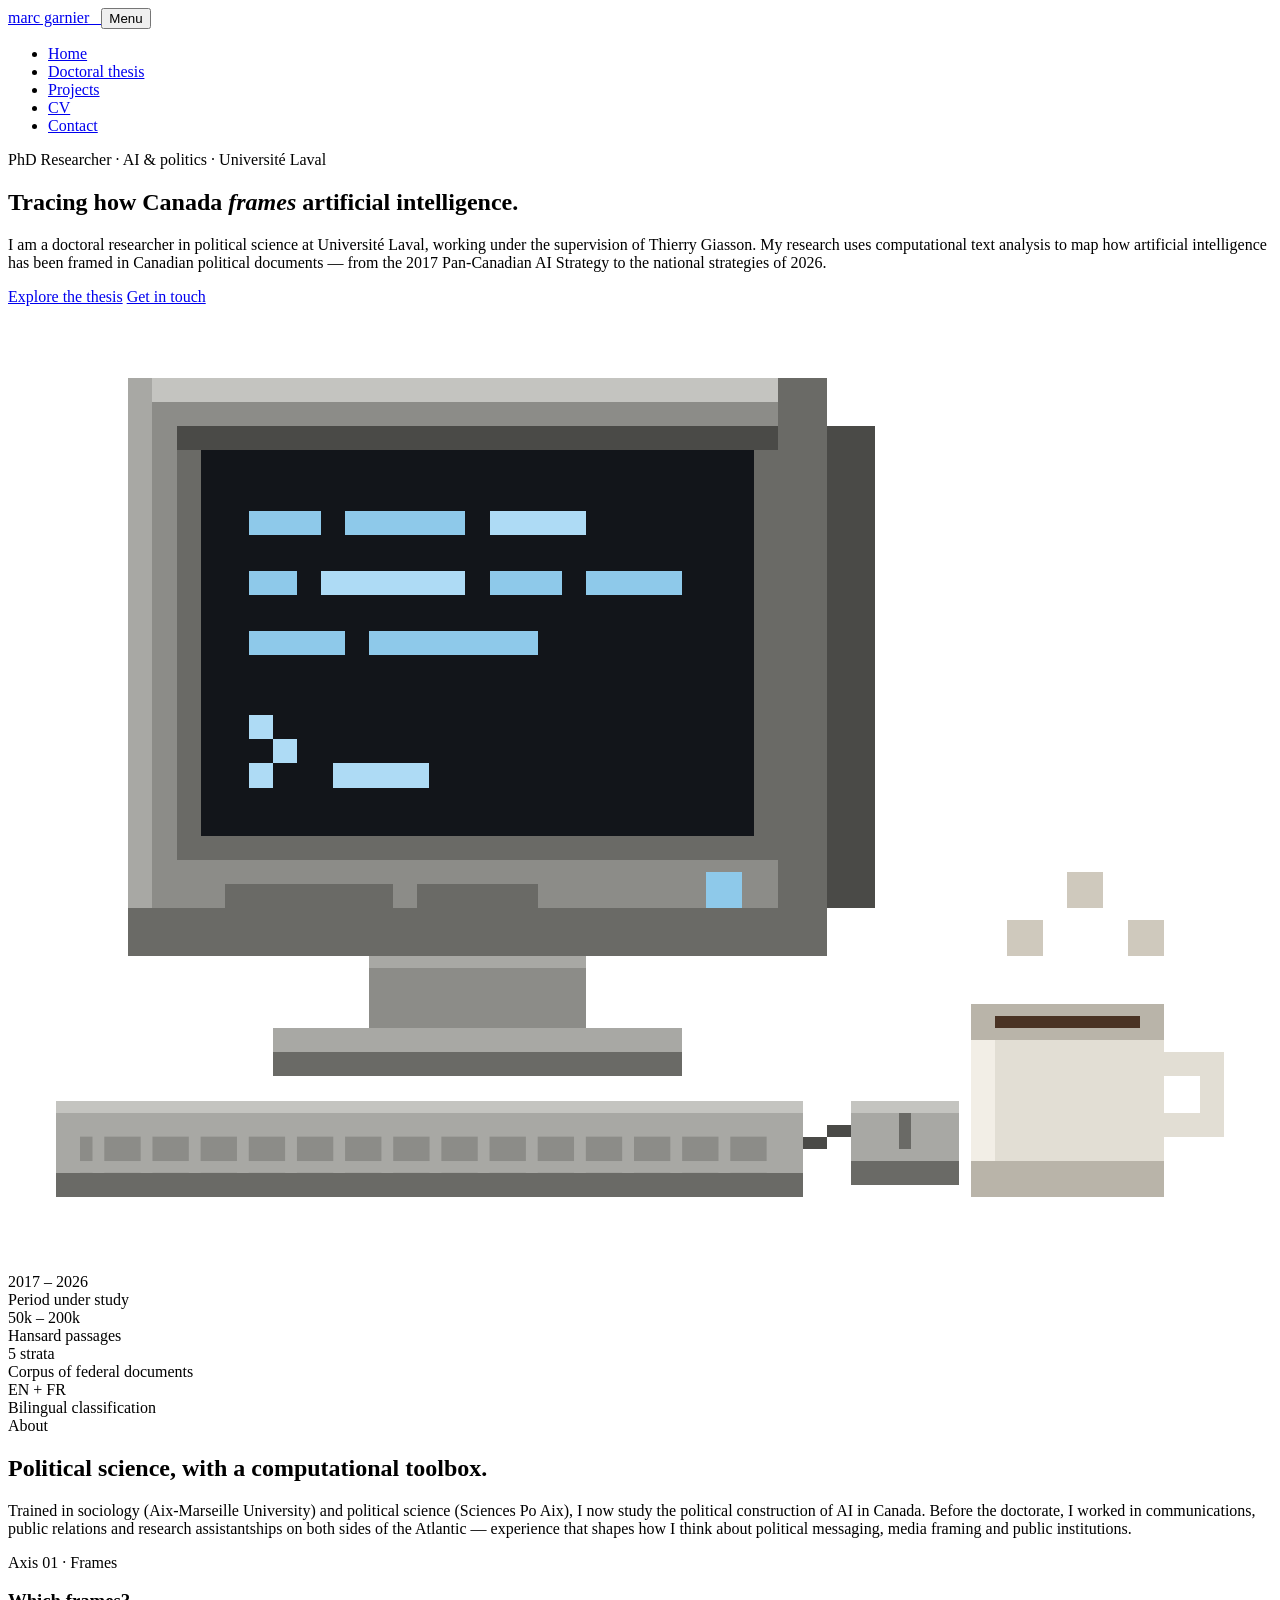
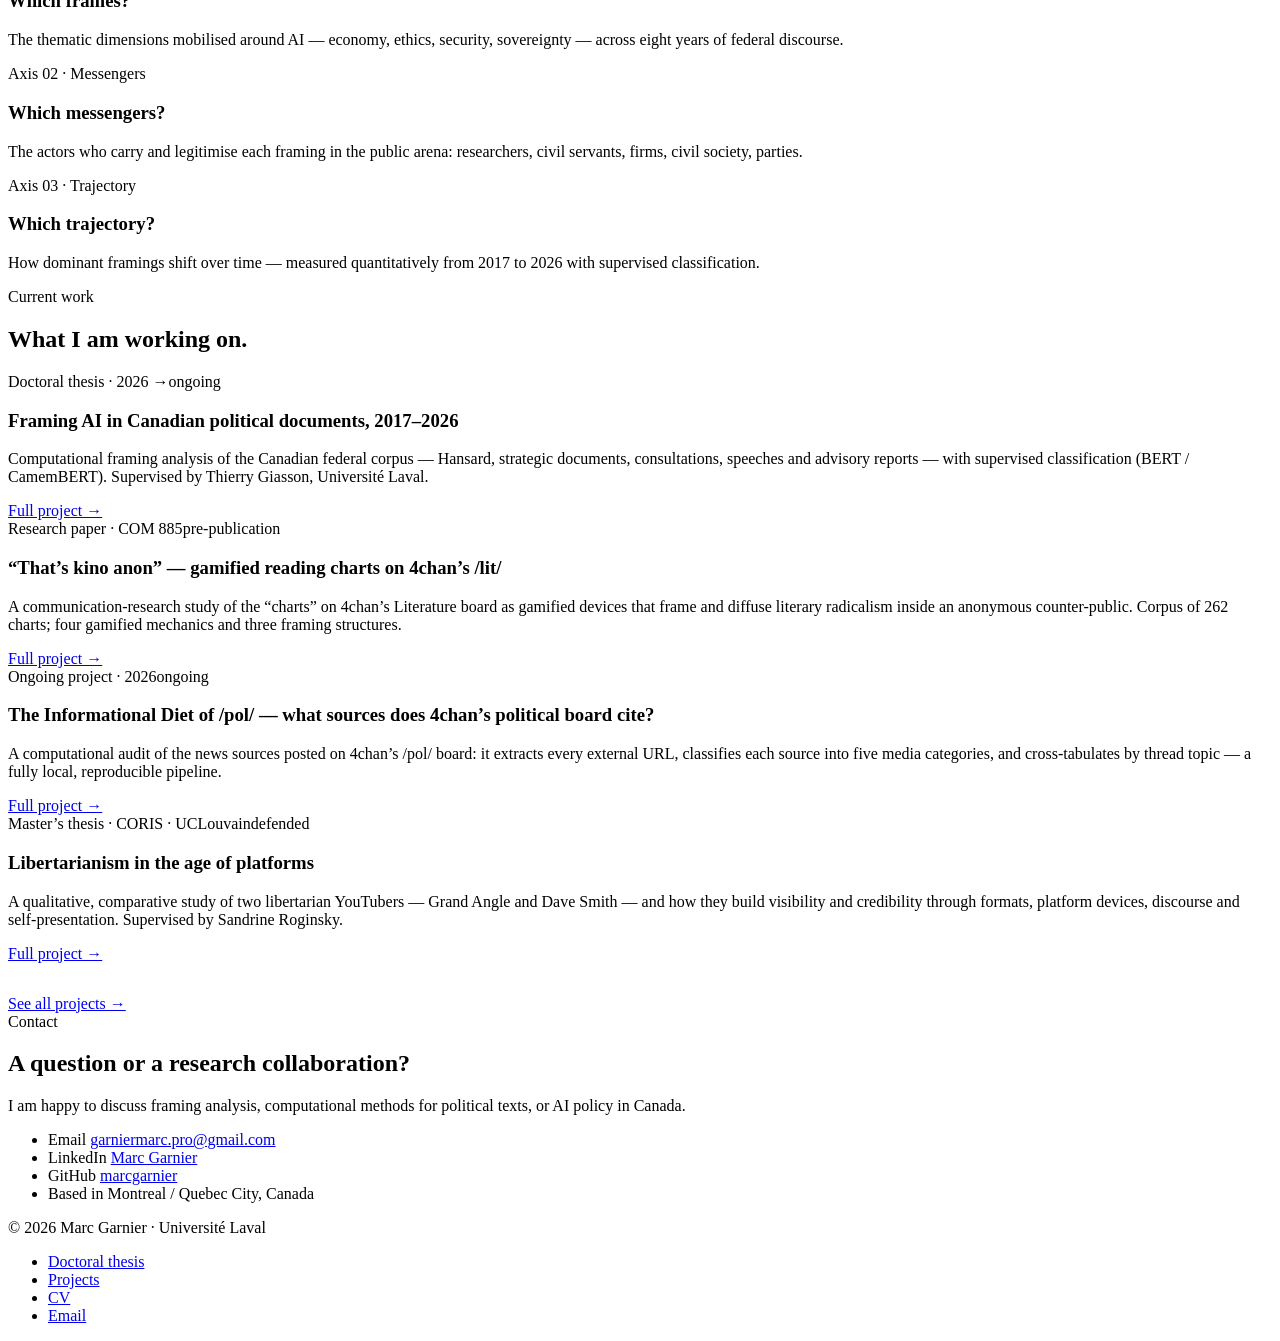
==== index.html @ a612cc6a "Mirror the four Projects cards in the homepage 'working on' section Co-Authored-By: Claude Fable 5 <" ====
<!DOCTYPE html>
<html lang="en">
<head>
  <meta charset="UTF-8">
  <meta name="viewport" content="width=device-width, initial-scale=1.0">
  <title>Marc Garnier — PhD Researcher in Political Science</title>
  <meta name="description" content="Marc Garnier is a PhD researcher in political science at Université Laval, studying how artificial intelligence is framed in Canadian political documents (2017–2026).">
  <link rel="preconnect" href="https://fonts.googleapis.com">
  <link rel="preconnect" href="https://fonts.gstatic.com" crossorigin>
  <link href="https://fonts.googleapis.com/css2?family=IBM+Plex+Mono:wght@400;500&family=IBM+Plex+Sans:wght@400;500;600&family=IBM+Plex+Serif:ital,wght@0,400;0,500;1,400&display=swap" rel="stylesheet">
  <link rel="icon" type="image/svg+xml" href="assets/favicon.svg">
  <link rel="stylesheet" href="css/style.css">
</head>
<body>

  <header class="site-header">
    <div class="wrap nav">
      <a class="brand" href="index.html">
        marc garnier_
      </a>
      <button class="nav-toggle" aria-expanded="false" aria-controls="nav-links">Menu</button>
      <ul class="nav-links" id="nav-links">
        <li><a href="index.html" class="active">Home</a></li>
        <li><a href="thesis.html">Doctoral thesis</a></li>
        <li><a href="projects.html">Projects</a></li>
        <li><a href="cv.html">CV</a></li>
        <li><a href="index.html#contact">Contact</a></li>
      </ul>
    </div>
  </header>

  <main>

    <!-- ================= Hero ================= -->
    <section class="hero">
      <div class="wrap hero-grid">
        <div>
          <span class="kicker">PhD Researcher · AI & politics · Université Laval</span>
          <h1>Tracing how Canada <em>frames</em> artificial intelligence.</h1>
          <p class="lede">
            I am a doctoral researcher in political science at Université Laval, working under the
            supervision of Thierry Giasson. My research uses computational text analysis to map how
            artificial intelligence has been framed in Canadian political documents — from the 2017
            Pan-Canadian AI Strategy to the national strategies of 2026.
          </p>
          <div class="hero-actions">
            <a class="btn btn-primary" href="thesis.html">Explore the thesis</a>
            <a class="btn btn-ghost" href="index.html#contact">Get in touch</a>
          </div>
        </div>
        <div class="hero-portrait">
          <!-- Vintage computer. To restore the photo instead, replace this <svg> block with:
               <div class="portrait-frame"><img class="portrait" src="assets/portrait.jpg" alt="Portrait of Marc Garnier"></div> -->
          <svg class="retro-computer" viewBox="28 0 105 80" role="img"
               shape-rendering="crispEdges"
               aria-label="Pixel-art illustration of a vintage computer printing lines of text on its screen, with a cup of coffee beside it">

            <defs>
              <clipPath id="rcScreenClip"><rect x="44" y="12" width="46" height="32"/></clipPath>
              <pattern id="rcKeys" width="4" height="3" patternUnits="userSpaceOnUse">
                <rect width="3" height="2" fill="#8c8c88"/>
              </pattern>
            </defs>

            <!-- ================= monitor ================= -->
            <rect x="96" y="10" width="4"  height="40" fill="#4a4a47"/>
            <rect x="38" y="6"  width="58" height="48" fill="#8c8c88"/>
            <rect x="38" y="6"  width="58" height="2"  fill="#c4c4c0"/>
            <rect x="38" y="6"  width="2"  height="48" fill="#a8a8a4"/>
            <rect x="38" y="50" width="58" height="4"  fill="#6a6a66"/>
            <rect x="92" y="6"  width="4"  height="48" fill="#6a6a66"/>

            <!-- bezel + screen -->
            <rect x="42" y="10" width="50" height="36" fill="#6a6a66"/>
            <rect x="42" y="10" width="50" height="2"  fill="#4a4a47"/>
            <g class="rc-screen-group">
              <rect x="44" y="12" width="46" height="32" fill="#12151a"/>
              <g clip-path="url(#rcScreenClip)">
                <!-- rows of "words" printing one after another -->
                <g class="rc-line" style="--d:0s">
                  <rect x="48" y="17" width="6"  height="2" fill="#8ec9ea"/>
                  <rect x="56" y="17" width="10" height="2" fill="#8ec9ea"/>
                  <rect x="68" y="17" width="8"  height="2" fill="#aedbf5"/>
                </g>
                <g class="rc-line" style="--d:.6s">
                  <rect x="48" y="22" width="4"  height="2" fill="#8ec9ea"/>
                  <rect x="54" y="22" width="12" height="2" fill="#aedbf5"/>
                  <rect x="68" y="22" width="6"  height="2" fill="#8ec9ea"/>
                  <rect x="76" y="22" width="8"  height="2" fill="#8ec9ea"/>
                </g>
                <g class="rc-line" style="--d:1.2s">
                  <rect x="48" y="27" width="8"  height="2" fill="#8ec9ea"/>
                  <rect x="58" y="27" width="14" height="2" fill="#8ec9ea"/>
                </g>
                <!-- prompt chevron + blinking cursor -->
                <rect x="48" y="34" width="2" height="2" fill="#aedbf5"/>
                <rect x="50" y="36" width="2" height="2" fill="#aedbf5"/>
                <rect x="48" y="38" width="2" height="2" fill="#aedbf5"/>
                <rect class="rc-cursor" x="55" y="38" width="8" height="2" fill="#aedbf5"/>
              </g>
            </g>

            <!-- vents + power LED -->
            <rect x="46" y="48" width="14" height="2" fill="#6a6a66"/>
            <rect x="62" y="48" width="10" height="2" fill="#6a6a66"/>
            <rect class="rc-led" x="86" y="47" width="3" height="3" fill="#8ec9ea"/>

            <!-- ================= stand ================= -->
            <rect x="58" y="54" width="18" height="6" fill="#8c8c88"/>
            <rect x="58" y="54" width="18" height="1" fill="#a8a8a4"/>
            <rect x="50" y="60" width="34" height="4" fill="#a8a8a4"/>
            <rect x="50" y="62" width="34" height="2" fill="#6a6a66"/>

            <!-- ================= keyboard ================= -->
            <rect x="32" y="66" width="62" height="8" fill="#a8a8a4"/>
            <rect x="32" y="66" width="62" height="1" fill="#c4c4c0"/>
            <rect x="34" y="68" width="58" height="4" fill="url(#rcKeys)"/>
            <rect x="32" y="72" width="62" height="2" fill="#6a6a66"/>

            <!-- ================= mouse + cable ================= -->
            <rect x="98"  y="66" width="9" height="7" fill="#a8a8a4"/>
            <rect x="98"  y="66" width="9" height="1" fill="#c4c4c0"/>
            <rect x="102" y="67" width="1" height="3" fill="#6a6a66"/>
            <rect x="98"  y="71" width="9" height="2" fill="#6a6a66"/>
            <rect x="96"  y="68" width="2" height="1" fill="#4a4a47"/>
            <rect x="94"  y="69" width="2" height="1" fill="#4a4a47"/>

            <!-- ================= coffee cup ================= -->
            <rect class="rc-steam" style="--sd:0s"   x="111" y="51" width="3" height="3" fill="#cfc9bd"/>
            <rect class="rc-steam" style="--sd:1.1s" x="116" y="47" width="3" height="3" fill="#cfc9bd"/>
            <rect class="rc-steam" style="--sd:2.2s" x="121" y="51" width="3" height="3" fill="#cfc9bd"/>
            <rect x="124" y="62" width="5" height="2"  fill="#e2ded4"/>
            <rect x="127" y="62" width="2" height="7"  fill="#e2ded4"/>
            <rect x="124" y="67" width="5" height="2"  fill="#e2ded4"/>
            <rect x="108" y="58" width="16" height="16" fill="#e2ded4"/>
            <rect x="108" y="58" width="16" height="3"  fill="#b9b4a9"/>
            <rect x="110" y="59" width="12" height="1"  fill="#4a3324"/>
            <rect x="108" y="61" width="2"  height="13" fill="#f2eee6"/>
            <rect x="108" y="71" width="16" height="3"  fill="#b9b4a9"/>

          </svg>
        </div>
      </div>
    </section>

    <!-- ================= Stats ================= -->
    <section class="stats">
      <div class="wrap stats-grid">
        <div class="stat">
          <div class="value">2017 – 2026</div>
          <div class="label">Period under study</div>
        </div>
        <div class="stat">
          <div class="value">50k – 200k</div>
          <div class="label">Hansard passages</div>
        </div>
        <div class="stat">
          <div class="value">5 strata</div>
          <div class="label">Corpus of federal documents</div>
        </div>
        <div class="stat">
          <div class="value">EN + FR</div>
          <div class="label">Bilingual classification</div>
        </div>
      </div>
    </section>

    <!-- ================= About ================= -->
    <section class="section" id="about">
      <div class="wrap">
        <div class="section-head reveal">
          <span class="kicker">About</span>
          <h2 class="section-title">Political science, with a computational toolbox.</h2>
          <p class="lede">
            Trained in sociology (Aix-Marseille University) and political science
            (Sciences Po Aix), I now study the political construction of AI in Canada.
            Before the doctorate, I worked in communications, public relations and research
            assistantships on both sides of the Atlantic — experience that shapes how I think
            about political messaging, media framing and public institutions.
          </p>
        </div>
        <div class="card-grid">
          <div class="card reveal">
            <span class="card-label">Axis 01 · Frames</span>
            <h3>Which frames?</h3>
            <p>The thematic dimensions mobilised around AI — economy, ethics, security, sovereignty — across eight years of federal discourse.</p>
          </div>
          <div class="card reveal">
            <span class="card-label">Axis 02 · Messengers</span>
            <h3>Which messengers?</h3>
            <p>The actors who carry and legitimise each framing in the public arena: researchers, civil servants, firms, civil society, parties.</p>
          </div>
          <div class="card reveal">
            <span class="card-label">Axis 03 · Trajectory</span>
            <h3>Which trajectory?</h3>
            <p>How dominant framings shift over time — measured quantitatively from 2017 to 2026 with supervised classification.</p>
          </div>
        </div>
      </div>
    </section>

    <!-- ================= Research snapshot ================= -->
    <section class="section">
      <div class="wrap">
        <div class="section-head reveal">
          <span class="kicker">Current work</span>
          <h2 class="section-title">What I am working on.</h2>
        </div>
        <div class="card-grid two">
          <div class="card reveal">
            <span class="card-label">Doctoral thesis · 2026 →<span class="chip orange">ongoing</span></span>
            <h3>Framing AI in Canadian political documents, 2017–2026</h3>
            <p>
              Computational framing analysis of the Canadian federal corpus — Hansard, strategic
              documents, consultations, speeches and advisory reports — with supervised
              classification (BERT / CamemBERT). Supervised by Thierry Giasson, Université Laval.
            </p>
            <a class="card-link" href="thesis.html">Full project →</a>
          </div>

          <div class="card reveal">
            <span class="card-label">Research paper · COM 885<span class="chip blue">pre-publication</span></span>
            <h3>“That’s kino anon” — gamified reading charts on 4chan’s /lit/</h3>
            <p>
              A communication-research study of the “charts” on 4chan’s Literature board as gamified
              devices that frame and diffuse literary radicalism inside an anonymous counter-public.
              Corpus of 262 charts; four gamified mechanics and three framing structures.
            </p>
            <a class="card-link" href="kino.html">Full project →</a>
          </div>

          <div class="card reveal">
            <span class="card-label">Ongoing project · 2026<span class="chip orange">ongoing</span></span>
            <h3>The Informational Diet of /pol/ — what sources does 4chan’s political board cite?</h3>
            <p>
              A computational audit of the news sources posted on 4chan’s /pol/ board: it extracts
              every external URL, classifies each source into five media categories, and
              cross-tabulates by thread topic — a fully local, reproducible pipeline.
            </p>
            <a class="card-link" href="pol-source-audit.html">Full project →</a>
          </div>

          <div class="card reveal">
            <span class="card-label">Master’s thesis · CORIS · UCLouvain<span class="chip green">defended</span></span>
            <h3>Libertarianism in the age of platforms</h3>
            <p>
              A qualitative, comparative study of two libertarian YouTubers — Grand Angle and Dave
              Smith — and how they build visibility and credibility through formats, platform devices,
              discourse and self-presentation. Supervised by Sandrine Roginsky.
            </p>
            <a class="card-link" href="libertarianism.html">Full project →</a>
          </div>
        </div>

        <div style="margin-top: 2rem;">
          <a class="card-link" href="projects.html">See all projects →</a>
        </div>
      </div>
    </section>

    <!-- ================= Contact ================= -->
    <section class="section" id="contact">
      <div class="wrap">
        <div class="contact-panel reveal">
          <div>
            <span class="kicker">Contact</span>
            <h2 class="section-title">A question or a research collaboration?</h2>
            <p class="lede">
              I am happy to discuss framing analysis, computational methods for political texts,
              or AI policy in Canada.
            </p>
          </div>
          <ul class="contact-list">
            <li>
              <span class="k">Email</span>
              <a href="mailto:garniermarc.pro@gmail.com">garniermarc.pro@gmail.com</a>
            </li>
            <li>
              <span class="k">LinkedIn</span>
              <a href="https://www.linkedin.com/in/marc-garnier-917a4429a/" target="_blank" rel="noopener">Marc Garnier</a>
            </li>
            <li>
              <span class="k">GitHub</span>
              <a href="https://github.com/marcgarnier" target="_blank" rel="noopener">marcgarnier</a>
            </li>
            <li>
              <span class="k">Based in</span>
              <span>Montreal / Quebec City, Canada</span>
            </li>
          </ul>
        </div>
      </div>
    </section>

  </main>

  <footer class="site-footer">
    <div class="wrap footer-grid">
      <p>© <span data-year>2026</span> Marc Garnier · Université Laval</p>
      <ul class="footer-links">
        <li><a href="thesis.html">Doctoral thesis</a></li>
        <li><a href="projects.html">Projects</a></li>
        <li><a href="cv.html">CV</a></li>
        <li><a href="mailto:garniermarc.pro@gmail.com">Email</a></li>
      </ul>
    </div>
  </footer>

  <script src="js/main.js"></script>
</body>
</html>
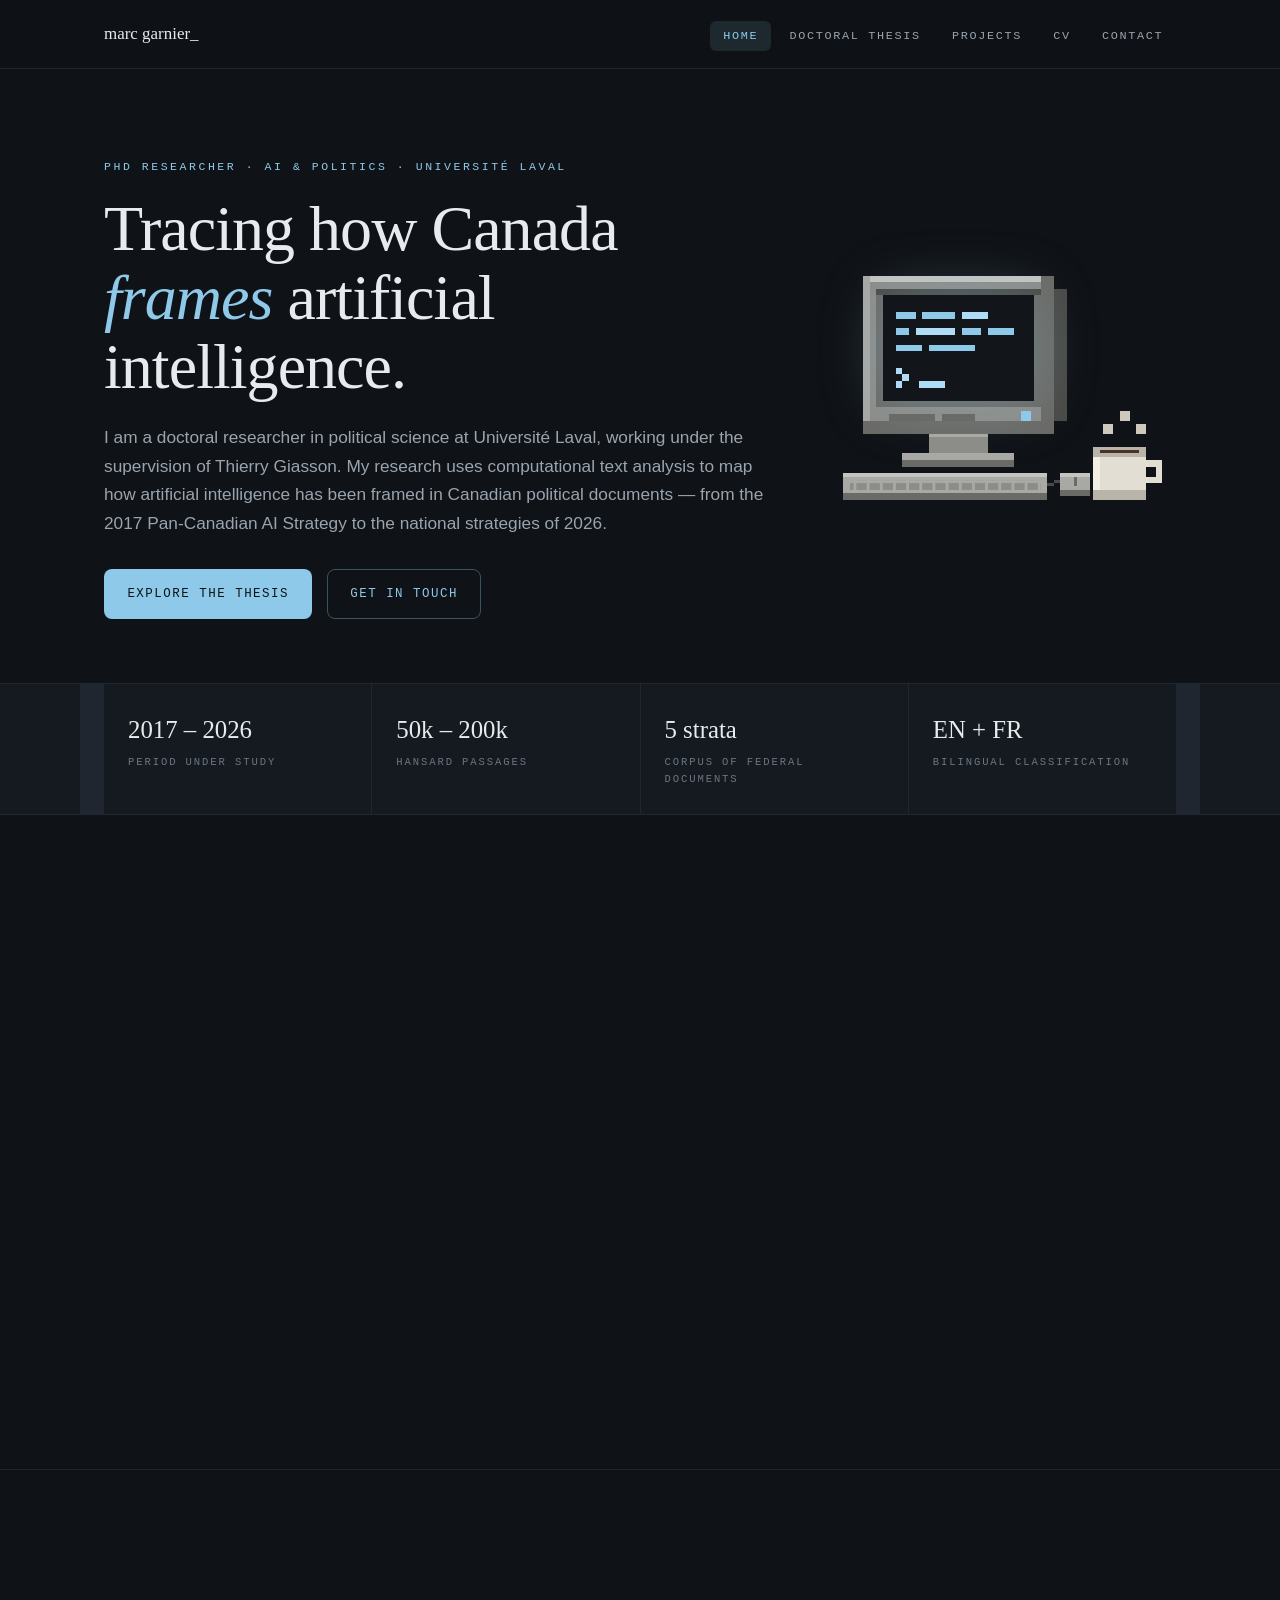
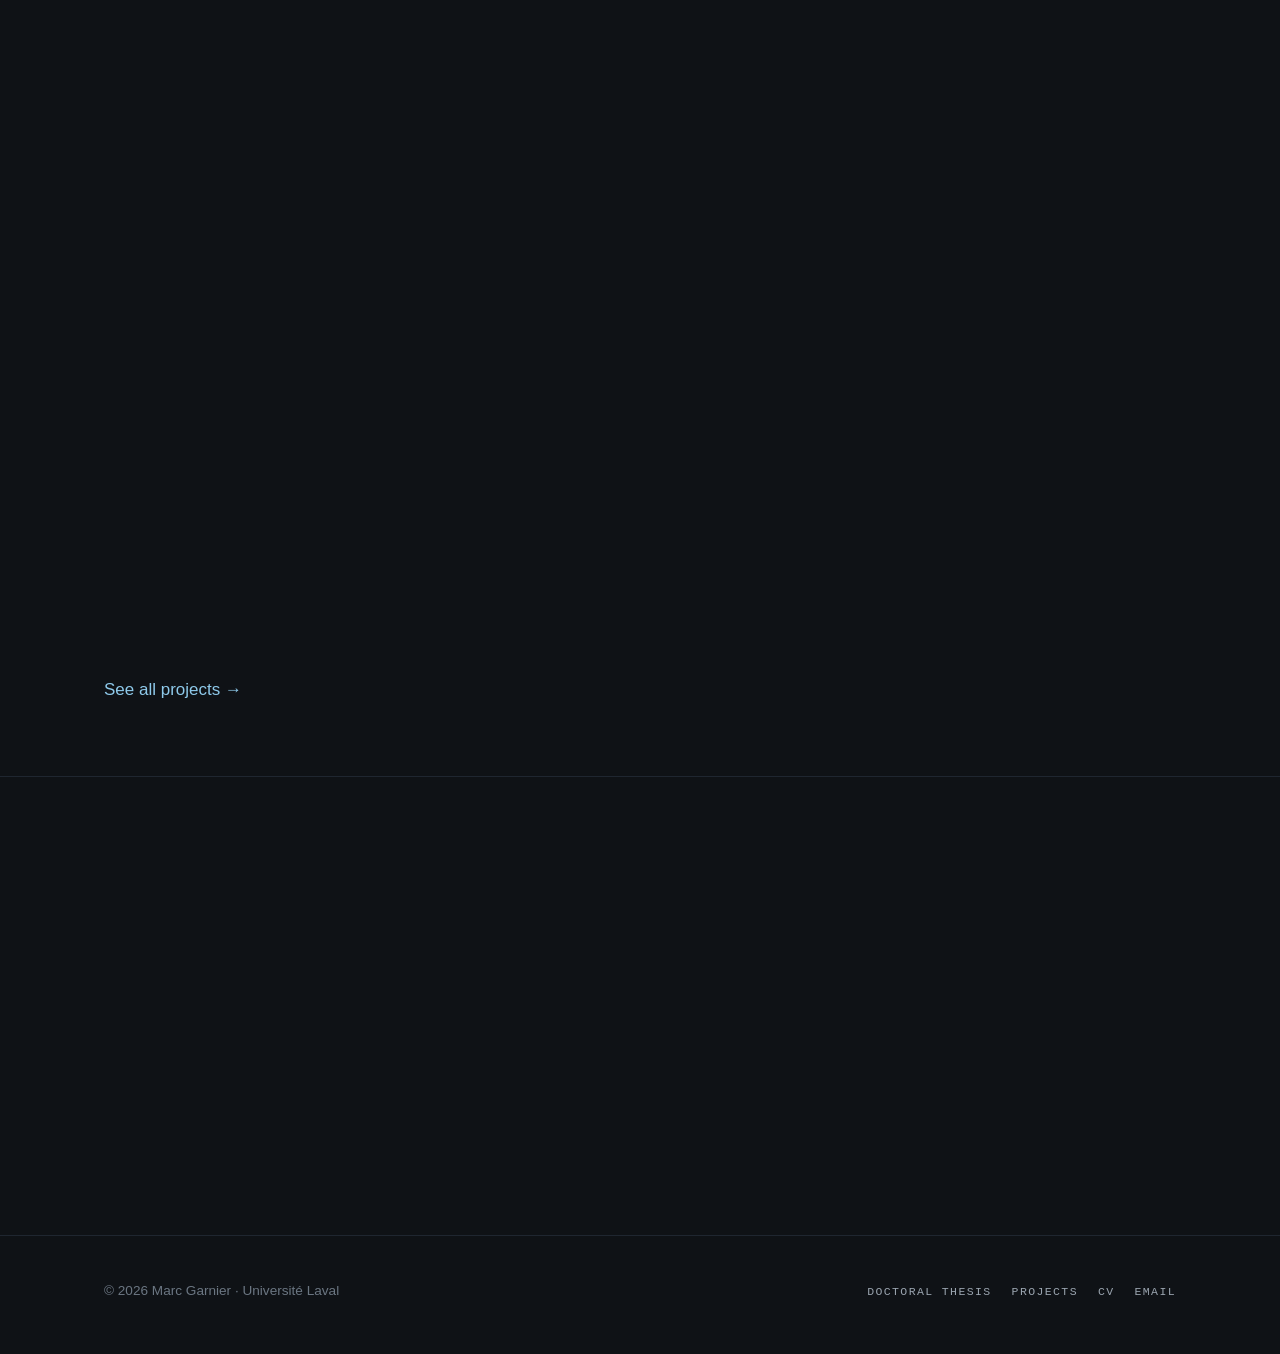
==== commit eeacc8e3: "Remove Kino and Canuck4Frame cards from Projects and homepage Co-Authored-By: Claude Opus 5.5 <norep" ====
--- a/index.html
+++ b/index.html
@@ -219,17 +219,6 @@
           </div>
 
           <div class="card reveal">
-            <span class="card-label">Research paper · COM 885<span class="chip blue">pre-publication</span></span>
-            <h3>“That’s kino anon” — gamified reading charts on 4chan’s /lit/</h3>
-            <p>
-              A communication-research study of the “charts” on 4chan’s Literature board as gamified
-              devices that frame and diffuse literary radicalism inside an anonymous counter-public.
-              Corpus of 262 charts; four gamified mechanics and three framing structures.
-            </p>
-            <a class="card-link" href="kino.html">Full project →</a>
-          </div>
-
-          <div class="card reveal">
             <span class="card-label">Ongoing project · 2026<span class="chip orange">ongoing</span></span>
             <h3>The Informational Diet of /pol/ — what sources does 4chan’s political board cite?</h3>
             <p>
--- a/css/style.css
+++ b/css/style.css
@@ -0,0 +1,1079 @@
+/* ==========================================================================
+   Marc Garnier — personal academic site
+   Palette : anthracite + glacier blue
+   Type    : IBM Plex Serif (display) · IBM Plex Sans (body) · IBM Plex Mono (labels)
+   ========================================================================== */
+
+:root {
+  --bg: #0f1216;
+  --bg-raised: #151a20;
+  --bg-panel: #181e25;
+  --border: #262e38;
+  --border-soft: #1f2630;
+  --text: #e8ebee;
+  --text-muted: #9aa4af;
+  --text-faint: #6b7682;
+  --accent: #8ec9ea;
+  --accent-strong: #aedbf5;
+  --accent-dim: rgba(142, 201, 234, 0.12);
+  --accent-border: rgba(142, 201, 234, 0.35);
+
+  /* annotation span colours (thesis page) */
+  --tag-econ: #86d3a5;
+  --tag-ethics: #d8b46f;
+  --tag-risk: #e59a9a;
+  --tag-security: #b3a1e6;
+
+  --serif: "IBM Plex Serif", Georgia, serif;
+  --sans: "IBM Plex Sans", -apple-system, "Segoe UI", sans-serif;
+  --mono: "IBM Plex Mono", "SF Mono", monospace;
+
+  --maxw: 1120px;
+}
+
+* { margin: 0; padding: 0; box-sizing: border-box; }
+
+html { scroll-behavior: smooth; }
+
+body {
+  background: var(--bg);
+  color: var(--text);
+  font-family: var(--sans);
+  font-size: 1.0625rem;
+  line-height: 1.65;
+  -webkit-font-smoothing: antialiased;
+}
+
+a { color: var(--accent); text-decoration: none; }
+a:hover { color: var(--accent-strong); }
+
+img { max-width: 100%; display: block; }
+
+.wrap {
+  max-width: var(--maxw);
+  margin: 0 auto;
+  padding: 0 1.5rem;
+}
+
+/* --------------------------------------------------------------------------
+   Small typographic atoms
+   -------------------------------------------------------------------------- */
+
+.kicker {
+  font-family: var(--mono);
+  font-size: 0.72rem;
+  letter-spacing: 0.22em;
+  text-transform: uppercase;
+  color: var(--accent);
+  display: block;
+  margin-bottom: 1.1rem;
+}
+
+.section-title {
+  font-family: var(--serif);
+  font-weight: 500;
+  font-size: clamp(1.7rem, 3.4vw, 2.4rem);
+  line-height: 1.18;
+  letter-spacing: -0.01em;
+  margin-bottom: 1rem;
+}
+
+.lede {
+  color: var(--text-muted);
+  font-size: 1.08rem;
+  max-width: 46rem;
+}
+
+.mono-num {
+  font-family: var(--mono);
+  color: var(--accent);
+}
+
+/* --------------------------------------------------------------------------
+   Header / navigation
+   -------------------------------------------------------------------------- */
+
+.site-header {
+  position: sticky;
+  top: 0;
+  z-index: 50;
+  background: rgba(15, 18, 22, 0.85);
+  backdrop-filter: blur(12px);
+  -webkit-backdrop-filter: blur(12px);
+  border-bottom: 1px solid var(--border-soft);
+}
+
+.nav {
+  display: flex;
+  align-items: center;
+  justify-content: space-between;
+  height: 4.25rem;
+}
+
+.brand {
+  display: flex;
+  align-items: center;
+  gap: 0.75rem;
+  color: var(--text);
+  font-family: var(--serif);
+  font-size: 1.06rem;
+}
+.brand:hover { color: var(--text); }
+
+.brand .monogram {
+  width: 2.15rem;
+  height: 2.15rem;
+  border-radius: 50%;
+  background: var(--accent-dim);
+  border: 1px solid var(--accent-border);
+  color: var(--accent);
+  font-family: var(--mono);
+  font-size: 0.78rem;
+  display: flex;
+  align-items: center;
+  justify-content: center;
+}
+
+.nav-links {
+  display: flex;
+  align-items: center;
+  gap: 0.35rem;
+  list-style: none;
+}
+
+.nav-links a {
+  font-family: var(--mono);
+  font-size: 0.74rem;
+  letter-spacing: 0.14em;
+  text-transform: uppercase;
+  color: var(--text-muted);
+  padding: 0.5rem 0.8rem;
+  border-radius: 6px;
+  transition: color 0.15s, background 0.15s;
+}
+
+.nav-links a:hover { color: var(--text); background: var(--bg-panel); }
+
+.nav-links a.active {
+  color: var(--accent);
+  background: var(--accent-dim);
+}
+
+.nav-toggle {
+  display: none;
+  background: none;
+  border: 1px solid var(--border);
+  border-radius: 6px;
+  color: var(--text);
+  font-family: var(--mono);
+  font-size: 0.8rem;
+  padding: 0.45rem 0.7rem;
+  cursor: pointer;
+}
+
+@media (max-width: 760px) {
+  .nav-toggle { display: block; }
+  .nav-links {
+    display: none;
+    position: absolute;
+    top: 4.25rem;
+    left: 0;
+    right: 0;
+    flex-direction: column;
+    align-items: stretch;
+    background: var(--bg-raised);
+    border-bottom: 1px solid var(--border);
+    padding: 0.75rem 1.25rem 1rem;
+    gap: 0.15rem;
+  }
+  .nav-links.open { display: flex; }
+  .nav-links a { display: block; }
+}
+
+/* --------------------------------------------------------------------------
+   Hero
+   -------------------------------------------------------------------------- */
+
+.hero {
+  padding: 5.5rem 0 4rem;
+  position: relative;
+  overflow: hidden;
+}
+
+.hero-grid {
+  display: grid;
+  grid-template-columns: minmax(0, 1fr) auto;
+  gap: 3rem;
+  align-items: center;
+}
+
+.hero h1 {
+  font-family: var(--serif);
+  font-weight: 500;
+  font-size: clamp(2.4rem, 5.6vw, 4rem);
+  line-height: 1.08;
+  letter-spacing: -0.015em;
+  margin-bottom: 1.4rem;
+}
+
+.hero h1 em {
+  font-style: italic;
+  color: var(--accent);
+}
+
+.hero .lede { margin-bottom: 2rem; }
+
+.hero-actions { display: flex; flex-wrap: wrap; gap: 0.9rem; }
+
+.btn {
+  display: inline-block;
+  font-family: var(--mono);
+  font-size: 0.78rem;
+  letter-spacing: 0.12em;
+  text-transform: uppercase;
+  padding: 0.85rem 1.4rem;
+  border-radius: 8px;
+  border: 1px solid var(--accent-border);
+  transition: background 0.15s, color 0.15s;
+}
+
+.btn-primary {
+  background: var(--accent);
+  color: #0d1418;
+}
+.btn-primary:hover { background: var(--accent-strong); color: #0d1418; }
+
+.btn-ghost { color: var(--accent); }
+.btn-ghost:hover { background: var(--accent-dim); color: var(--accent-strong); }
+
+.btn-dark {
+  background: var(--bg);
+  color: var(--accent);
+  border-color: var(--accent);
+}
+.btn-dark:hover { background: var(--bg-raised); color: var(--accent-strong); border-color: var(--accent-strong); }
+
+/* portrait placeholder — replace with <img class="portrait"> when ready */
+.portrait-placeholder {
+  width: clamp(180px, 22vw, 250px);
+  height: clamp(180px, 22vw, 250px);
+  border-radius: 50%;
+  background:
+    radial-gradient(circle at 30% 25%, rgba(142, 201, 234, 0.16), transparent 55%),
+    var(--bg-panel);
+  border: 1px solid var(--border);
+  display: flex;
+  align-items: center;
+  justify-content: center;
+  flex-direction: column;
+  gap: 0.4rem;
+}
+
+.portrait-placeholder .initials {
+  font-family: var(--serif);
+  font-size: 3.4rem;
+  color: var(--accent);
+}
+
+.portrait-placeholder .hint {
+  font-family: var(--mono);
+  font-size: 0.62rem;
+  letter-spacing: 0.18em;
+  text-transform: uppercase;
+  color: var(--text-faint);
+}
+
+.hero-portrait {
+  display: flex;
+  justify-content: center;
+}
+
+.portrait-frame {
+  position: relative;
+  width: clamp(190px, 23vw, 270px);
+  aspect-ratio: 1;
+  border-radius: 50%;
+  /* soft glacier halo behind the photo */
+  box-shadow:
+    0 24px 60px -22px rgba(142, 201, 234, 0.5),
+    0 10px 40px -20px rgba(0, 0, 0, 0.85);
+  transition: transform 0.5s cubic-bezier(0.22, 1, 0.36, 1),
+              box-shadow 0.5s ease;
+}
+
+img.portrait {
+  display: block;
+  width: 100%;
+  height: 100%;
+  border-radius: 50%;
+  object-fit: cover;
+  object-position: 50% 0%;
+  border: 1px solid var(--border);
+  filter: grayscale(0.35) contrast(1.04) brightness(0.98);
+  transition: filter 0.5s ease;
+}
+
+.portrait-frame:hover {
+  transform: translateY(-4px);
+  box-shadow:
+    0 30px 70px -22px rgba(142, 201, 234, 0.65),
+    0 12px 44px -20px rgba(0, 0, 0, 0.85);
+}
+
+.portrait-frame:hover img.portrait {
+  filter: grayscale(0) contrast(1.02) brightness(1);
+}
+
+@media (prefers-reduced-motion: reduce) {
+  .portrait-frame, img.portrait { transition: none; }
+}
+
+@media (max-width: 820px) {
+  .hero-grid { grid-template-columns: 1fr; }
+  .hero-grid > .hero-portrait { order: -1; }
+}
+
+/* --------------------------------------------------------------------------
+   Stats band
+   -------------------------------------------------------------------------- */
+
+.stats {
+  border-top: 1px solid var(--border-soft);
+  border-bottom: 1px solid var(--border-soft);
+  background: var(--bg-raised);
+}
+
+.stats-grid {
+  display: grid;
+  grid-template-columns: repeat(4, 1fr);
+  gap: 1px;
+  background: var(--border-soft);
+}
+
+.stat {
+  background: var(--bg-raised);
+  padding: 1.6rem 1.5rem;
+}
+
+.stat .value {
+  font-family: var(--serif);
+  font-size: 1.55rem;
+  color: var(--text);
+  margin-bottom: 0.2rem;
+}
+
+.stat .label {
+  font-family: var(--mono);
+  font-size: 0.66rem;
+  letter-spacing: 0.18em;
+  text-transform: uppercase;
+  color: var(--text-faint);
+}
+
+@media (max-width: 760px) {
+  .stats-grid { grid-template-columns: repeat(2, 1fr); }
+}
+
+/* --------------------------------------------------------------------------
+   Sections & cards
+   -------------------------------------------------------------------------- */
+
+.section { padding: 4.5rem 0; }
+
+.section + .section { border-top: 1px solid var(--border-soft); }
+
+.section-head { margin-bottom: 2.5rem; }
+
+.card-grid {
+  display: grid;
+  grid-template-columns: repeat(3, 1fr);
+  gap: 1.25rem;
+}
+
+.card-grid.two { grid-template-columns: repeat(2, 1fr); }
+
+@media (max-width: 900px) { .card-grid { grid-template-columns: 1fr 1fr; } }
+@media (max-width: 620px) { .card-grid, .card-grid.two { grid-template-columns: 1fr; } }
+
+.card {
+  background: var(--bg-panel);
+  border: 1px solid var(--border);
+  border-radius: 12px;
+  padding: 1.75rem 1.6rem;
+  transition: border-color 0.2s, transform 0.2s;
+}
+
+.card:hover { border-color: var(--accent-border); }
+
+.card .card-label {
+  font-family: var(--mono);
+  font-size: 0.66rem;
+  letter-spacing: 0.2em;
+  text-transform: uppercase;
+  color: var(--accent);
+  display: block;
+  margin-bottom: 0.9rem;
+}
+
+.card h3 {
+  font-family: var(--serif);
+  font-weight: 500;
+  font-size: 1.28rem;
+  line-height: 1.3;
+  margin-bottom: 0.6rem;
+}
+
+.card p { color: var(--text-muted); font-size: 0.98rem; }
+
+.card .card-link {
+  display: inline-block;
+  margin-top: 1rem;
+  font-family: var(--mono);
+  font-size: 0.74rem;
+  letter-spacing: 0.12em;
+  text-transform: uppercase;
+}
+
+/* --------------------------------------------------------------------------
+   Timeline (thesis page)
+   -------------------------------------------------------------------------- */
+
+.timeline {
+  list-style: none;
+  border-left: 1px solid var(--border);
+  margin-left: 0.4rem;
+  padding-left: 2rem;
+  display: grid;
+  gap: 1.9rem;
+}
+
+.timeline li { position: relative; }
+
+.timeline li::before {
+  content: "";
+  position: absolute;
+  left: calc(-2rem - 5px);
+  top: 0.5rem;
+  width: 9px;
+  height: 9px;
+  border-radius: 50%;
+  background: var(--bg);
+  border: 2px solid var(--accent);
+}
+
+.timeline .year {
+  font-family: var(--mono);
+  font-size: 0.85rem;
+  letter-spacing: 0.1em;
+  color: var(--accent);
+  display: block;
+  margin-bottom: 0.25rem;
+}
+
+.timeline h3 {
+  font-family: var(--serif);
+  font-weight: 500;
+  font-size: 1.15rem;
+  margin-bottom: 0.25rem;
+}
+
+.timeline p { color: var(--text-muted); font-size: 0.96rem; max-width: 40rem; }
+
+/* --------------------------------------------------------------------------
+   Numbered pipeline steps
+   -------------------------------------------------------------------------- */
+
+.steps {
+  display: grid;
+  grid-template-columns: repeat(4, 1fr);
+  gap: 1.25rem;
+  counter-reset: step;
+}
+
+@media (max-width: 900px) { .steps { grid-template-columns: 1fr 1fr; } }
+@media (max-width: 620px) { .steps { grid-template-columns: 1fr; } }
+
+.step {
+  background: var(--bg-panel);
+  border: 1px solid var(--border);
+  border-radius: 12px;
+  padding: 1.6rem 1.5rem;
+}
+
+.step .num {
+  font-family: var(--mono);
+  font-size: 0.8rem;
+  color: var(--accent);
+  display: block;
+  margin-bottom: 0.8rem;
+}
+
+.step h3 {
+  font-family: var(--serif);
+  font-weight: 500;
+  font-size: 1.12rem;
+  margin-bottom: 0.4rem;
+}
+
+.step p { color: var(--text-muted); font-size: 0.94rem; }
+
+/* --------------------------------------------------------------------------
+   Annotated sentence demo (thesis page)
+   -------------------------------------------------------------------------- */
+
+.annotation-demo {
+  background: var(--bg-panel);
+  border: 1px solid var(--border);
+  border-radius: 12px;
+  padding: 2rem 2rem 1.6rem;
+}
+
+.annotation-demo .source {
+  font-family: var(--mono);
+  font-size: 0.7rem;
+  letter-spacing: 0.16em;
+  text-transform: uppercase;
+  color: var(--text-faint);
+  display: block;
+  margin-bottom: 1.2rem;
+}
+
+.annotation-demo .sentence {
+  font-family: var(--serif);
+  font-size: 1.25rem;
+  line-height: 2.15;
+}
+
+.ann {
+  padding: 0.12em 0.35em;
+  border-radius: 4px;
+  border-bottom: 2px solid;
+  white-space: normal;
+}
+
+.ann .ann-tag {
+  font-family: var(--mono);
+  font-size: 0.58rem;
+  letter-spacing: 0.1em;
+  text-transform: uppercase;
+  vertical-align: super;
+  margin-left: 0.35em;
+  opacity: 0.9;
+}
+
+.ann-econ     { background: rgba(134, 211, 165, 0.13); border-color: var(--tag-econ); }
+.ann-econ .ann-tag { color: var(--tag-econ); }
+.ann-ethics   { background: rgba(216, 180, 111, 0.13); border-color: var(--tag-ethics); }
+.ann-ethics .ann-tag { color: var(--tag-ethics); }
+.ann-risk     { background: rgba(229, 154, 154, 0.13); border-color: var(--tag-risk); }
+.ann-risk .ann-tag { color: var(--tag-risk); }
+.ann-security { background: rgba(179, 161, 230, 0.13); border-color: var(--tag-security); }
+.ann-security .ann-tag { color: var(--tag-security); }
+
+/* taxonomy chips */
+
+.taxonomy { display: grid; gap: 1.6rem; margin-top: 2.2rem; }
+
+.taxonomy .group-label {
+  font-family: var(--mono);
+  font-size: 0.7rem;
+  letter-spacing: 0.18em;
+  text-transform: uppercase;
+  color: var(--text-faint);
+  margin-bottom: 0.6rem;
+}
+
+.chips { display: flex; flex-wrap: wrap; gap: 0.5rem; }
+
+.chip {
+  font-family: var(--mono);
+  font-size: 0.74rem;
+  letter-spacing: 0.06em;
+  padding: 0.4rem 0.75rem;
+  border-radius: 999px;
+  border: 1px solid var(--border);
+  color: var(--text-muted);
+  background: var(--bg-raised);
+}
+
+.chip.orange  { border: 1.5px solid #dd8452; color: #e8ebee; background: rgba(221,132,82,0.12); font-size: 0.65rem; padding: 0.08rem 0.5rem; margin-left: 0.5rem; }
+.chip.green   { border: 1.5px solid #55a868; color: #e8ebee; background: rgba(85,168,104,0.12); font-size: 0.65rem; padding: 0.08rem 0.5rem; margin-left: 0.5rem; }
+.chip.blue    { border: 1.5px solid #4c72b0; color: #e8ebee; background: rgba(76,114,176,0.12); font-size: 0.65rem; padding: 0.08rem 0.5rem; margin-left: 0.5rem; }
+
+/* --------------------------------------------------------------------------
+   Corpus strata table
+   -------------------------------------------------------------------------- */
+
+.strata { display: grid; gap: 1px; background: var(--border-soft); border: 1px solid var(--border-soft); border-radius: 12px; overflow: hidden; }
+
+.stratum {
+  display: grid;
+  grid-template-columns: 4.5rem minmax(0, 1.15fr) minmax(0, 2fr) minmax(0, 1fr);
+  gap: 1.25rem;
+  align-items: baseline;
+  background: var(--bg-panel);
+  padding: 1.3rem 1.5rem;
+}
+
+.stratum .idx { font-family: var(--mono); font-size: 0.85rem; color: var(--accent); }
+
+.stratum h3 { font-family: var(--serif); font-weight: 500; font-size: 1.08rem; }
+
+.stratum .detail { color: var(--text-muted); font-size: 0.94rem; }
+
+.stratum .src {
+  font-family: var(--mono);
+  font-size: 0.72rem;
+  color: var(--text-faint);
+  text-align: right;
+}
+
+@media (max-width: 820px) {
+  .stratum { grid-template-columns: 3rem 1fr; }
+  .stratum .detail { grid-column: 2; }
+  .stratum .src { grid-column: 2; text-align: left; }
+}
+
+/* --------------------------------------------------------------------------
+   CV page
+   -------------------------------------------------------------------------- */
+
+.cv-section { margin-bottom: 3.5rem; }
+
+.cv-entries { display: grid; gap: 0; border-top: 1px solid var(--border-soft); }
+
+.cv-entry {
+  display: grid;
+  grid-template-columns: 11rem minmax(0, 1fr);
+  gap: 1.5rem;
+  padding: 1.6rem 0;
+  border-bottom: 1px solid var(--border-soft);
+}
+
+.cv-entry .when {
+  font-family: var(--mono);
+  font-size: 0.78rem;
+  letter-spacing: 0.06em;
+  color: var(--text-faint);
+  padding-top: 0.25rem;
+}
+
+.cv-entry h3 {
+  font-family: var(--serif);
+  font-weight: 500;
+  font-size: 1.18rem;
+  margin-bottom: 0.15rem;
+}
+
+.cv-entry .org {
+  color: var(--accent);
+  font-size: 0.95rem;
+  margin-bottom: 0.45rem;
+}
+
+.cv-entry .org .loc { color: var(--text-faint); }
+
+.cv-entry p { color: var(--text-muted); font-size: 0.97rem; max-width: 44rem; }
+
+@media (max-width: 680px) {
+  .cv-entry { grid-template-columns: 1fr; gap: 0.3rem; }
+}
+
+/* --------------------------------------------------------------------------
+   Retro computer illustration (hero)
+   -------------------------------------------------------------------------- */
+
+.retro-computer {
+  width: clamp(250px, 27vw, 350px);
+  height: auto;
+  display: block;
+  overflow: visible;
+}
+
+/* faint CRT emission — kept subtle so the pixel edges stay hard */
+.rc-screen-group { filter: drop-shadow(0 0 9px rgba(142, 201, 234, 0.28)); }
+
+/* lines of "text" being printed */
+.rc-line {
+  transform-box: fill-box;
+  transform-origin: left center;
+  animation: rcType 5.5s var(--d, 0s) steps(5) infinite;
+}
+
+@keyframes rcType {
+  0%   { transform: scaleX(0);   opacity: 0; }
+  3%   {                          opacity: 1; }
+  10%  { transform: scaleX(1); }
+  78%  { transform: scaleX(1);   opacity: 1; }
+  88%  {                          opacity: 0.2; }
+  93%  { transform: scaleX(1);   opacity: 0; }
+  100% { transform: scaleX(0);   opacity: 0; }
+}
+
+.rc-cursor { animation: rcBlink 1.1s steps(1) infinite; }
+
+@keyframes rcBlink {
+  0%, 49%   { opacity: 1; }
+  50%, 100% { opacity: 0; }
+}
+
+.rc-led { animation: rcLed 2.6s ease-in-out infinite; }
+
+@keyframes rcLed {
+  0%, 100% { opacity: 1; }
+  50%      { opacity: 0.3; }
+}
+
+/* rising steam above the coffee cup — stepped, to stay in pixel character */
+.rc-steam { animation: rcSteam 3.4s var(--sd, 0s) steps(6) infinite; }
+
+@keyframes rcSteam {
+  0%   { transform: translateY(4px);   opacity: 0; }
+  25%  {                                opacity: 0.55; }
+  70%  {                                opacity: 0.3; }
+  100% { transform: translateY(-14px); opacity: 0; }
+}
+
+@media (prefers-reduced-motion: reduce) {
+  .rc-line { animation: none; transform: scaleX(1); opacity: 1; }
+  .rc-cursor, .rc-led, .rc-steam { animation: none; }
+  .rc-steam { opacity: 0; }
+}
+
+/* --------------------------------------------------------------------------
+   Chart gallery (project pages)
+   -------------------------------------------------------------------------- */
+
+.chart-gallery {
+  display: grid;
+  grid-template-columns: repeat(3, 1fr);
+  gap: 1.25rem;
+}
+
+@media (max-width: 900px) { .chart-gallery { grid-template-columns: 1fr 1fr; } }
+@media (max-width: 600px) { .chart-gallery { grid-template-columns: 1fr; } }
+
+.chart-fig { margin: 0; }
+
+.chart-fig a {
+  display: block;
+  border: 1px solid var(--border);
+  border-radius: 12px;
+  overflow: hidden;
+  background: var(--bg-raised);
+}
+
+.chart-fig a:hover { border-color: var(--accent-border); }
+
+.chart-fig img {
+  width: 100%;
+  height: 260px;
+  object-fit: cover;
+  object-position: top center;
+  display: block;
+  transition: transform 0.5s cubic-bezier(0.22, 1, 0.36, 1);
+}
+
+.chart-fig a:hover img { transform: scale(1.03); }
+
+.chart-fig figcaption { padding-top: 1rem; }
+
+.chart-fig .type {
+  font-family: var(--mono);
+  font-size: 0.64rem;
+  letter-spacing: 0.18em;
+  text-transform: uppercase;
+  color: var(--accent);
+  display: block;
+  margin-bottom: 0.35rem;
+}
+
+.chart-fig h4 {
+  font-family: var(--serif);
+  font-weight: 500;
+  font-size: 1.05rem;
+  margin-bottom: 0.25rem;
+}
+
+.chart-fig p { color: var(--text-muted); font-size: 0.9rem; }
+
+.chart-note {
+  font-family: var(--mono);
+  font-size: 0.72rem;
+  letter-spacing: 0.04em;
+  color: var(--text-faint);
+  margin-top: 1.75rem;
+  max-width: 46rem;
+  line-height: 1.6;
+}
+
+/* --------------------------------------------------------------------------
+   Contact
+   -------------------------------------------------------------------------- */
+
+.contact-panel {
+  background: var(--bg-panel);
+  border: 1px solid var(--border);
+  border-radius: 14px;
+  padding: 2.5rem 2.25rem;
+  display: grid;
+  grid-template-columns: minmax(0, 1.4fr) minmax(0, 1fr);
+  gap: 2.5rem;
+  align-items: center;
+}
+
+.contact-list { list-style: none; display: grid; gap: 0.9rem; }
+
+.contact-list li {
+  display: flex;
+  align-items: baseline;
+  gap: 0.9rem;
+}
+
+.contact-list .k {
+  font-family: var(--mono);
+  font-size: 0.68rem;
+  letter-spacing: 0.16em;
+  text-transform: uppercase;
+  color: var(--text-faint);
+  min-width: 5.5rem;
+}
+
+@media (max-width: 760px) {
+  .contact-panel { grid-template-columns: 1fr; }
+}
+
+/* --------------------------------------------------------------------------
+   Footer
+   -------------------------------------------------------------------------- */
+
+.site-footer {
+  border-top: 1px solid var(--border-soft);
+  padding: 2.5rem 0 3rem;
+  margin-top: 2rem;
+}
+
+.footer-grid {
+  display: flex;
+  flex-wrap: wrap;
+  justify-content: space-between;
+  align-items: baseline;
+  gap: 1rem;
+}
+
+.site-footer p {
+  color: var(--text-faint);
+  font-size: 0.85rem;
+}
+
+.footer-links { display: flex; gap: 1.25rem; list-style: none; }
+
+.footer-links a {
+  font-family: var(--mono);
+  font-size: 0.72rem;
+  letter-spacing: 0.12em;
+  text-transform: uppercase;
+  color: var(--text-muted);
+}
+.footer-links a:hover { color: var(--accent); }
+
+/* --------------------------------------------------------------------------
+   Reveal animation
+   -------------------------------------------------------------------------- */
+
+.reveal {
+  opacity: 0;
+  transform: translateY(14px);
+  transition: opacity 0.55s ease, transform 0.55s ease;
+}
+
+.reveal.visible { opacity: 1; transform: none; }
+
+@media (prefers-reduced-motion: reduce) {
+  .reveal { opacity: 1; transform: none; transition: none; }
+  html { scroll-behavior: auto; }
+}
+
+/* --------------------------------------------------------------------------
+   Result figures (kino.html) — plots exported on a transparent background
+   so they sit directly on the panel, with no white plate.
+   -------------------------------------------------------------------------- */
+
+.result-figs { display: grid; gap: 2.5rem; }
+
+.result-fig {
+  margin: 0;
+  background: var(--bg-panel);
+  border: 1px solid var(--border);
+  border-radius: 4px;
+  padding: 1.5rem 1.5rem 1.25rem;
+}
+
+.result-fig .fig-plate { overflow-x: auto; }
+
+.result-fig img {
+  display: block;
+  width: 100%;
+  min-width: 30rem;
+  height: auto;
+}
+
+.result-fig figcaption {
+  margin-top: 1.25rem;
+  padding-top: 1.1rem;
+  border-top: 1px solid var(--border-soft);
+  color: var(--text-muted);
+  font-size: 0.94rem;
+  line-height: 1.65;
+  max-width: 52rem;
+}
+
+.result-fig figcaption strong { color: var(--text); font-weight: 500; }
+.result-fig figcaption em { color: var(--accent-strong); font-style: normal; }
+
+.result-fig .fig-label {
+  display: block;
+  font-family: var(--mono);
+  font-size: 0.68rem;
+  letter-spacing: 0.14em;
+  text-transform: uppercase;
+  color: var(--accent);
+  margin-bottom: 0.55rem;
+}
+
+/* Key figure callout — a single number with its gloss. */
+.keynum {
+  display: flex;
+  flex-wrap: wrap;
+  align-items: baseline;
+  gap: 0.6rem 1rem;
+  margin-top: 1.1rem;
+  padding-top: 1rem;
+  border-top: 1px solid var(--border-soft);
+}
+.keynum .n {
+  font-family: var(--mono);
+  font-size: 1.6rem;
+  color: var(--accent-strong);
+  font-variant-numeric: tabular-nums;
+}
+.keynum .g { color: var(--text-muted); font-size: 0.9rem; max-width: 40rem; }
+
+@media (max-width: 640px) {
+  .result-fig { padding: 1rem 1rem 0.9rem; }
+  .result-fig img { min-width: 26rem; }
+}
+
+/* --------------------------------------------------------------------------
+   Doctoral timeline (thesis page)
+   -------------------------------------------------------------------------- */
+
+.phd-timeline {
+  display: grid;
+  grid-template-columns: repeat(4, 1fr);
+  gap: 0;
+  margin-top: 0.5rem;
+}
+
+.tl-year {
+  position: relative;
+  border-top: 1px solid var(--border);
+  padding: 2.1rem 1.6rem 0 0;
+}
+
+.tl-year::before {
+  content: "";
+  position: absolute;
+  top: -5px;
+  left: 0;
+  width: 9px;
+  height: 9px;
+  border-radius: 50%;
+  background: var(--border);
+}
+
+.tl-year.is-current::before {
+  background: var(--accent);
+  box-shadow: 0 0 0 4px var(--accent-dim);
+}
+
+.tl-num {
+  font-family: var(--mono);
+  font-size: 0.72rem;
+  letter-spacing: 0.18em;
+  text-transform: uppercase;
+  color: var(--accent);
+  display: block;
+  margin-bottom: 0.35rem;
+}
+
+.tl-span {
+  font-family: var(--mono);
+  font-size: 0.78rem;
+  color: var(--text-faint);
+  display: block;
+  margin-bottom: 0.9rem;
+}
+
+.tl-year h3 {
+  font-family: var(--serif);
+  font-weight: 500;
+  font-size: 1.12rem;
+  line-height: 1.25;
+  margin-bottom: 0.75rem;
+}
+
+.tl-phase {
+  display: inline-block;
+  font-family: var(--mono);
+  font-size: 0.68rem;
+  letter-spacing: 0.1em;
+  text-transform: uppercase;
+  color: var(--accent);
+  background: var(--accent-dim);
+  border: 1px solid var(--accent-border);
+  border-radius: 3px;
+  padding: 0.2rem 0.5rem;
+  margin-bottom: 1rem;
+}
+
+.tl-phase.is-muted {
+  color: var(--text-faint);
+  background: transparent;
+  border-color: var(--border);
+}
+
+.tl-year ul {
+  list-style: none;
+  display: flex;
+  flex-direction: column;
+  gap: 0.55rem;
+}
+
+.tl-year li {
+  position: relative;
+  padding-left: 0.95rem;
+  font-size: 0.9rem;
+  line-height: 1.45;
+  color: var(--text-muted);
+}
+
+.tl-year li::before {
+  content: "";
+  position: absolute;
+  left: 0;
+  top: 0.62em;
+  width: 4px;
+  height: 1px;
+  background: var(--text-faint);
+}
+
+@media (max-width: 900px) {
+  .phd-timeline { grid-template-columns: 1fr 1fr; }
+  .tl-year { padding-bottom: 2rem; }
+}
+
+@media (max-width: 620px) {
+  .phd-timeline { grid-template-columns: 1fr; }
+  .tl-year { padding-right: 0; }
+}
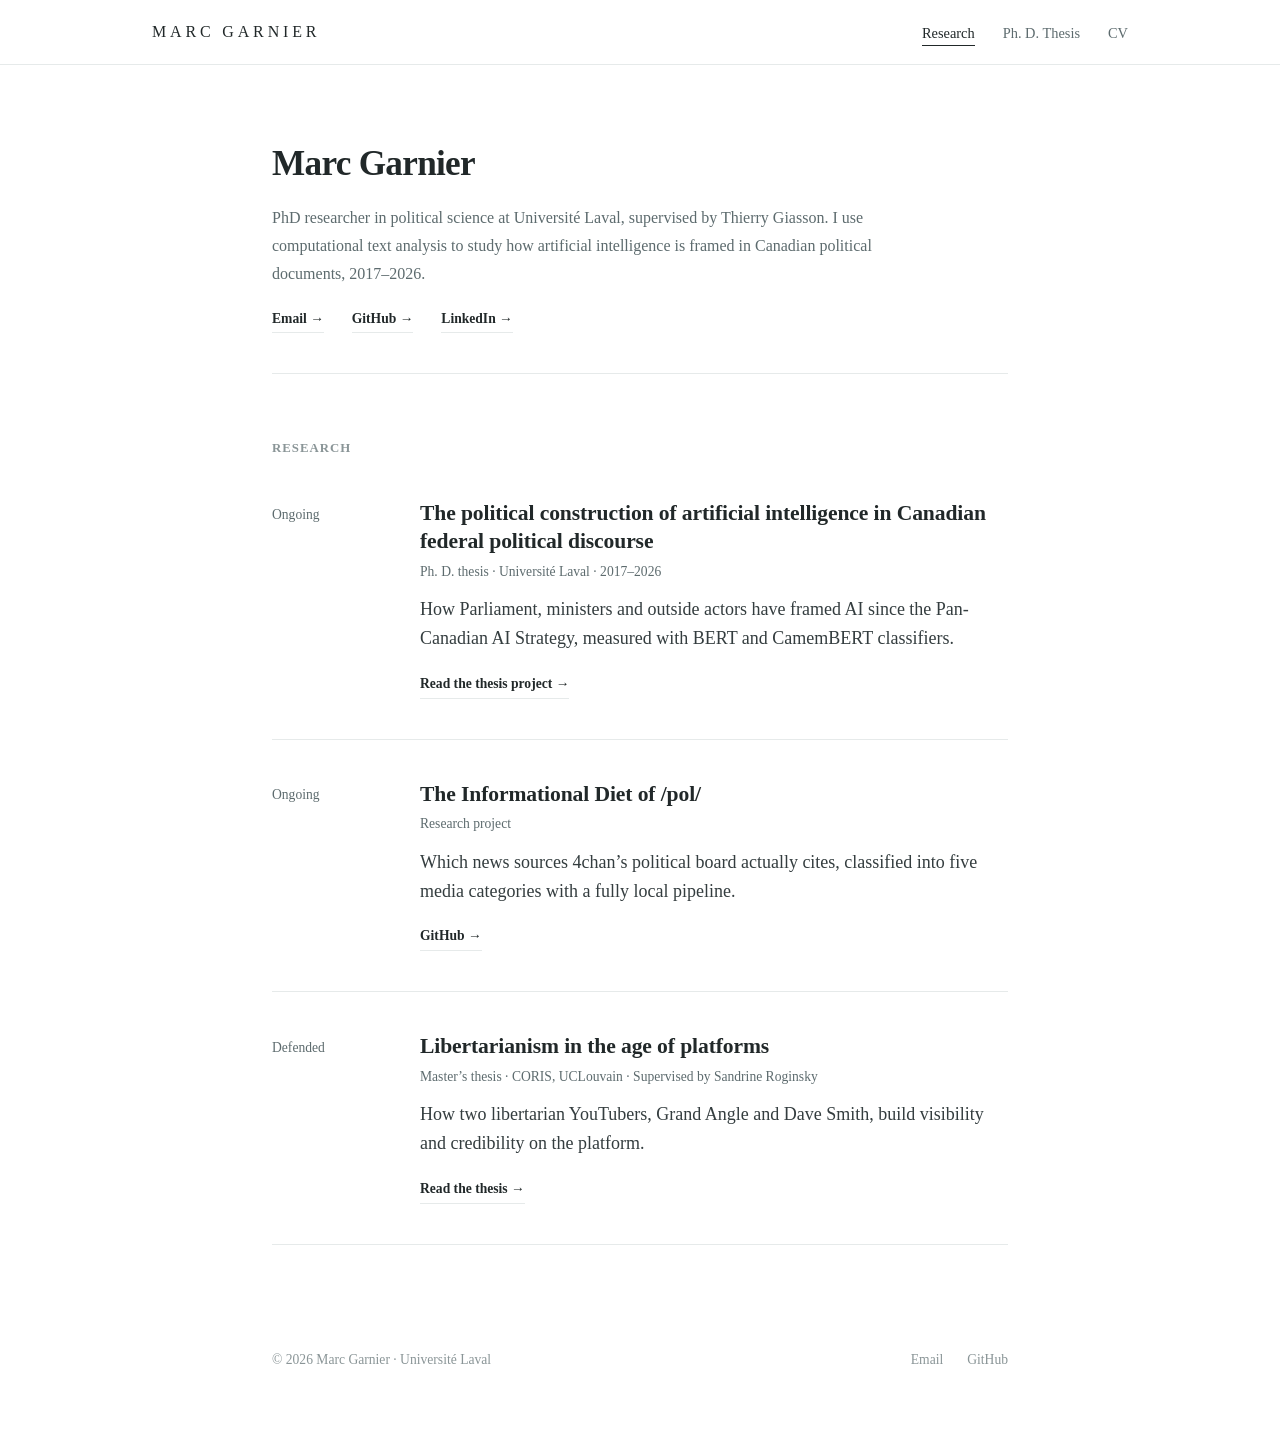
==== commit 4fc7ab58: "Redesign site: minimal light layout in Times New Roman, detailed Ph. D. thesis page Shorter homepage" ====
--- a/index.html
+++ b/index.html
@@ -5,294 +5,96 @@
   <meta name="viewport" content="width=device-width, initial-scale=1.0">
   <title>Marc Garnier — PhD Researcher in Political Science</title>
   <meta name="description" content="Marc Garnier is a PhD researcher in political science at Université Laval, studying how artificial intelligence is framed in Canadian political documents (2017–2026).">
-  <link rel="preconnect" href="https://fonts.googleapis.com">
-  <link rel="preconnect" href="https://fonts.gstatic.com" crossorigin>
-  <link href="https://fonts.googleapis.com/css2?family=IBM+Plex+Mono:wght@400;500&family=IBM+Plex+Sans:wght@400;500;600&family=IBM+Plex+Serif:ital,wght@0,400;0,500;1,400&display=swap" rel="stylesheet">
   <link rel="icon" type="image/svg+xml" href="assets/favicon.svg">
   <link rel="stylesheet" href="css/style.css">
 </head>
 <body>
 
   <header class="site-header">
-    <div class="wrap nav">
-      <a class="brand" href="index.html">
-        marc garnier_
-      </a>
-      <button class="nav-toggle" aria-expanded="false" aria-controls="nav-links">Menu</button>
-      <ul class="nav-links" id="nav-links">
-        <li><a href="index.html" class="active">Home</a></li>
-        <li><a href="thesis.html">Doctoral thesis</a></li>
-        <li><a href="projects.html">Projects</a></li>
+    <nav class="nav">
+      <a class="brand" href="index.html">Marc Garnier</a>
+      <ul class="nav-links">
+        <li><a href="index.html" class="active">Research</a></li>
+        <li><a href="thesis.html">Ph. D. Thesis</a></li>
         <li><a href="cv.html">CV</a></li>
-        <li><a href="index.html#contact">Contact</a></li>
       </ul>
-    </div>
+    </nav>
   </header>
 
   <main>
 
-    <!-- ================= Hero ================= -->
-    <section class="hero">
-      <div class="wrap hero-grid">
+    <div class="page-head">
+      <h1>Marc Garnier</h1>
+      <p class="intro">
+        PhD researcher in political science at Université Laval, supervised by Thierry Giasson.
+        I use computational text analysis to study how artificial intelligence is framed in
+        Canadian political documents, 2017–2026.
+      </p>
+      <div class="links">
+        <a href="mailto:garniermarc.pro@gmail.com">Email →</a>
+        <a href="https://github.com/marcgarnier" target="_blank" rel="noopener">GitHub →</a>
+        <a href="https://www.linkedin.com/in/marc-garnier-917a4429a/" target="_blank" rel="noopener">LinkedIn →</a>
+      </div>
+    </div>
+
+    <h2 class="section-label" id="research">Research</h2>
+    <ul class="entries">
+
+      <li class="entry">
+        <span class="when">Ongoing</span>
         <div>
-          <span class="kicker">PhD Researcher · AI & politics · Université Laval</span>
-          <h1>Tracing how Canada <em>frames</em> artificial intelligence.</h1>
-          <p class="lede">
-            I am a doctoral researcher in political science at Université Laval, working under the
-            supervision of Thierry Giasson. My research uses computational text analysis to map how
-            artificial intelligence has been framed in Canadian political documents — from the 2017
-            Pan-Canadian AI Strategy to the national strategies of 2026.
+          <h3>The political construction of artificial intelligence in Canadian federal political discourse</h3>
+          <p class="meta">Ph. D. thesis · Université Laval · 2017–2026</p>
+          <p class="desc">
+            How Parliament, ministers and outside actors have framed AI since the Pan-Canadian
+            AI Strategy, measured with BERT and CamemBERT classifiers.
           </p>
-          <div class="hero-actions">
-            <a class="btn btn-primary" href="thesis.html">Explore the thesis</a>
-            <a class="btn btn-ghost" href="index.html#contact">Get in touch</a>
+          <div class="links">
+            <a href="thesis.html">Read the thesis project →</a>
           </div>
         </div>
-        <div class="hero-portrait">
-          <!-- Vintage computer. To restore the photo instead, replace this <svg> block with:
-               <div class="portrait-frame"><img class="portrait" src="assets/portrait.jpg" alt="Portrait of Marc Garnier"></div> -->
-          <svg class="retro-computer" viewBox="28 0 105 80" role="img"
-               shape-rendering="crispEdges"
-               aria-label="Pixel-art illustration of a vintage computer printing lines of text on its screen, with a cup of coffee beside it">
+      </li>
 
-            <defs>
-              <clipPath id="rcScreenClip"><rect x="44" y="12" width="46" height="32"/></clipPath>
-              <pattern id="rcKeys" width="4" height="3" patternUnits="userSpaceOnUse">
-                <rect width="3" height="2" fill="#8c8c88"/>
-              </pattern>
-            </defs>
-
-            <!-- ================= monitor ================= -->
-            <rect x="96" y="10" width="4"  height="40" fill="#4a4a47"/>
-            <rect x="38" y="6"  width="58" height="48" fill="#8c8c88"/>
-            <rect x="38" y="6"  width="58" height="2"  fill="#c4c4c0"/>
-            <rect x="38" y="6"  width="2"  height="48" fill="#a8a8a4"/>
-            <rect x="38" y="50" width="58" height="4"  fill="#6a6a66"/>
-            <rect x="92" y="6"  width="4"  height="48" fill="#6a6a66"/>
-
-            <!-- bezel + screen -->
-            <rect x="42" y="10" width="50" height="36" fill="#6a6a66"/>
-            <rect x="42" y="10" width="50" height="2"  fill="#4a4a47"/>
-            <g class="rc-screen-group">
-              <rect x="44" y="12" width="46" height="32" fill="#12151a"/>
-              <g clip-path="url(#rcScreenClip)">
-                <!-- rows of "words" printing one after another -->
-                <g class="rc-line" style="--d:0s">
-                  <rect x="48" y="17" width="6"  height="2" fill="#8ec9ea"/>
-                  <rect x="56" y="17" width="10" height="2" fill="#8ec9ea"/>
-                  <rect x="68" y="17" width="8"  height="2" fill="#aedbf5"/>
-                </g>
-                <g class="rc-line" style="--d:.6s">
-                  <rect x="48" y="22" width="4"  height="2" fill="#8ec9ea"/>
-                  <rect x="54" y="22" width="12" height="2" fill="#aedbf5"/>
-                  <rect x="68" y="22" width="6"  height="2" fill="#8ec9ea"/>
-                  <rect x="76" y="22" width="8"  height="2" fill="#8ec9ea"/>
-                </g>
-                <g class="rc-line" style="--d:1.2s">
-                  <rect x="48" y="27" width="8"  height="2" fill="#8ec9ea"/>
-                  <rect x="58" y="27" width="14" height="2" fill="#8ec9ea"/>
-                </g>
-                <!-- prompt chevron + blinking cursor -->
-                <rect x="48" y="34" width="2" height="2" fill="#aedbf5"/>
-                <rect x="50" y="36" width="2" height="2" fill="#aedbf5"/>
-                <rect x="48" y="38" width="2" height="2" fill="#aedbf5"/>
-                <rect class="rc-cursor" x="55" y="38" width="8" height="2" fill="#aedbf5"/>
-              </g>
-            </g>
-
-            <!-- vents + power LED -->
-            <rect x="46" y="48" width="14" height="2" fill="#6a6a66"/>
-            <rect x="62" y="48" width="10" height="2" fill="#6a6a66"/>
-            <rect class="rc-led" x="86" y="47" width="3" height="3" fill="#8ec9ea"/>
-
-            <!-- ================= stand ================= -->
-            <rect x="58" y="54" width="18" height="6" fill="#8c8c88"/>
-            <rect x="58" y="54" width="18" height="1" fill="#a8a8a4"/>
-            <rect x="50" y="60" width="34" height="4" fill="#a8a8a4"/>
-            <rect x="50" y="62" width="34" height="2" fill="#6a6a66"/>
-
-            <!-- ================= keyboard ================= -->
-            <rect x="32" y="66" width="62" height="8" fill="#a8a8a4"/>
-            <rect x="32" y="66" width="62" height="1" fill="#c4c4c0"/>
-            <rect x="34" y="68" width="58" height="4" fill="url(#rcKeys)"/>
-            <rect x="32" y="72" width="62" height="2" fill="#6a6a66"/>
-
-            <!-- ================= mouse + cable ================= -->
-            <rect x="98"  y="66" width="9" height="7" fill="#a8a8a4"/>
-            <rect x="98"  y="66" width="9" height="1" fill="#c4c4c0"/>
-            <rect x="102" y="67" width="1" height="3" fill="#6a6a66"/>
-            <rect x="98"  y="71" width="9" height="2" fill="#6a6a66"/>
-            <rect x="96"  y="68" width="2" height="1" fill="#4a4a47"/>
-            <rect x="94"  y="69" width="2" height="1" fill="#4a4a47"/>
-
-            <!-- ================= coffee cup ================= -->
-            <rect class="rc-steam" style="--sd:0s"   x="111" y="51" width="3" height="3" fill="#cfc9bd"/>
-            <rect class="rc-steam" style="--sd:1.1s" x="116" y="47" width="3" height="3" fill="#cfc9bd"/>
-            <rect class="rc-steam" style="--sd:2.2s" x="121" y="51" width="3" height="3" fill="#cfc9bd"/>
-            <rect x="124" y="62" width="5" height="2"  fill="#e2ded4"/>
-            <rect x="127" y="62" width="2" height="7"  fill="#e2ded4"/>
-            <rect x="124" y="67" width="5" height="2"  fill="#e2ded4"/>
-            <rect x="108" y="58" width="16" height="16" fill="#e2ded4"/>
-            <rect x="108" y="58" width="16" height="3"  fill="#b9b4a9"/>
-            <rect x="110" y="59" width="12" height="1"  fill="#4a3324"/>
-            <rect x="108" y="61" width="2"  height="13" fill="#f2eee6"/>
-            <rect x="108" y="71" width="16" height="3"  fill="#b9b4a9"/>
-
-          </svg>
-        </div>
-      </div>
-    </section>
-
-    <!-- ================= Stats ================= -->
-    <section class="stats">
-      <div class="wrap stats-grid">
-        <div class="stat">
-          <div class="value">2017 – 2026</div>
-          <div class="label">Period under study</div>
-        </div>
-        <div class="stat">
-          <div class="value">50k – 200k</div>
-          <div class="label">Hansard passages</div>
-        </div>
-        <div class="stat">
-          <div class="value">5 strata</div>
-          <div class="label">Corpus of federal documents</div>
-        </div>
-        <div class="stat">
-          <div class="value">EN + FR</div>
-          <div class="label">Bilingual classification</div>
-        </div>
-      </div>
-    </section>
-
-    <!-- ================= About ================= -->
-    <section class="section" id="about">
-      <div class="wrap">
-        <div class="section-head reveal">
-          <span class="kicker">About</span>
-          <h2 class="section-title">Political science, with a computational toolbox.</h2>
-          <p class="lede">
-            Trained in sociology (Aix-Marseille University) and political science
-            (Sciences Po Aix), I now study the political construction of AI in Canada.
-            Before the doctorate, I worked in communications, public relations and research
-            assistantships on both sides of the Atlantic — experience that shapes how I think
-            about political messaging, media framing and public institutions.
+      <li class="entry">
+        <span class="when">Ongoing</span>
+        <div>
+          <h3>The Informational Diet of /pol/</h3>
+          <p class="meta">Research project</p>
+          <p class="desc">
+            Which news sources 4chan’s political board actually cites, classified into five
+            media categories with a fully local pipeline.
           </p>
-        </div>
-        <div class="card-grid">
-          <div class="card reveal">
-            <span class="card-label">Axis 01 · Frames</span>
-            <h3>Which frames?</h3>
-            <p>The thematic dimensions mobilised around AI — economy, ethics, security, sovereignty — across eight years of federal discourse.</p>
-          </div>
-          <div class="card reveal">
-            <span class="card-label">Axis 02 · Messengers</span>
-            <h3>Which messengers?</h3>
-            <p>The actors who carry and legitimise each framing in the public arena: researchers, civil servants, firms, civil society, parties.</p>
-          </div>
-          <div class="card reveal">
-            <span class="card-label">Axis 03 · Trajectory</span>
-            <h3>Which trajectory?</h3>
-            <p>How dominant framings shift over time — measured quantitatively from 2017 to 2026 with supervised classification.</p>
+          <div class="links">
+            <a href="https://github.com/marcgarnier/4chan-pol-source-audit" target="_blank" rel="noopener">GitHub →</a>
           </div>
         </div>
-      </div>
-    </section>
+      </li>
 
-    <!-- ================= Research snapshot ================= -->
-    <section class="section">
-      <div class="wrap">
-        <div class="section-head reveal">
-          <span class="kicker">Current work</span>
-          <h2 class="section-title">What I am working on.</h2>
-        </div>
-        <div class="card-grid two">
-          <div class="card reveal">
-            <span class="card-label">Doctoral thesis · 2026 →<span class="chip orange">ongoing</span></span>
-            <h3>Framing AI in Canadian political documents, 2017–2026</h3>
-            <p>
-              Computational framing analysis of the Canadian federal corpus — Hansard, strategic
-              documents, consultations, speeches and advisory reports — with supervised
-              classification (BERT / CamemBERT). Supervised by Thierry Giasson, Université Laval.
-            </p>
-            <a class="card-link" href="thesis.html">Full project →</a>
-          </div>
-
-          <div class="card reveal">
-            <span class="card-label">Ongoing project · 2026<span class="chip orange">ongoing</span></span>
-            <h3>The Informational Diet of /pol/ — what sources does 4chan’s political board cite?</h3>
-            <p>
-              A computational audit of the news sources posted on 4chan’s /pol/ board: it extracts
-              every external URL, classifies each source into five media categories, and
-              cross-tabulates by thread topic — a fully local, reproducible pipeline.
-            </p>
-            <a class="card-link" href="pol-source-audit.html">Full project →</a>
-          </div>
-
-          <div class="card reveal">
-            <span class="card-label">Master’s thesis · CORIS · UCLouvain<span class="chip green">defended</span></span>
-            <h3>Libertarianism in the age of platforms</h3>
-            <p>
-              A qualitative, comparative study of two libertarian YouTubers — Grand Angle and Dave
-              Smith — and how they build visibility and credibility through formats, platform devices,
-              discourse and self-presentation. Supervised by Sandrine Roginsky.
-            </p>
-            <a class="card-link" href="libertarianism.html">Full project →</a>
+      <li class="entry">
+        <span class="when">Defended</span>
+        <div>
+          <h3>Libertarianism in the age of platforms</h3>
+          <p class="meta">Master’s thesis · CORIS, UCLouvain · Supervised by Sandrine Roginsky</p>
+          <p class="desc">
+            How two libertarian YouTubers, Grand Angle and Dave Smith, build visibility and
+            credibility on the platform.
+          </p>
+          <div class="links">
+            <a href="https://hdl.handle.net/2078.2/48121" target="_blank" rel="noopener">Read the thesis →</a>
           </div>
         </div>
+      </li>
 
-        <div style="margin-top: 2rem;">
-          <a class="card-link" href="projects.html">See all projects →</a>
-        </div>
-      </div>
-    </section>
-
-    <!-- ================= Contact ================= -->
-    <section class="section" id="contact">
-      <div class="wrap">
-        <div class="contact-panel reveal">
-          <div>
-            <span class="kicker">Contact</span>
-            <h2 class="section-title">A question or a research collaboration?</h2>
-            <p class="lede">
-              I am happy to discuss framing analysis, computational methods for political texts,
-              or AI policy in Canada.
-            </p>
-          </div>
-          <ul class="contact-list">
-            <li>
-              <span class="k">Email</span>
-              <a href="mailto:garniermarc.pro@gmail.com">garniermarc.pro@gmail.com</a>
-            </li>
-            <li>
-              <span class="k">LinkedIn</span>
-              <a href="https://www.linkedin.com/in/marc-garnier-917a4429a/" target="_blank" rel="noopener">Marc Garnier</a>
-            </li>
-            <li>
-              <span class="k">GitHub</span>
-              <a href="https://github.com/marcgarnier" target="_blank" rel="noopener">marcgarnier</a>
-            </li>
-            <li>
-              <span class="k">Based in</span>
-              <span>Montreal / Quebec City, Canada</span>
-            </li>
-          </ul>
-        </div>
-      </div>
-    </section>
+    </ul>
 
   </main>
 
   <footer class="site-footer">
-    <div class="wrap footer-grid">
-      <p>© <span data-year>2026</span> Marc Garnier · Université Laval</p>
-      <ul class="footer-links">
-        <li><a href="thesis.html">Doctoral thesis</a></li>
-        <li><a href="projects.html">Projects</a></li>
-        <li><a href="cv.html">CV</a></li>
-        <li><a href="mailto:garniermarc.pro@gmail.com">Email</a></li>
-      </ul>
-    </div>
+    <p>© <span data-year>2026</span> Marc Garnier · Université Laval</p>
+    <ul>
+      <li><a href="mailto:garniermarc.pro@gmail.com">Email</a></li>
+      <li><a href="https://github.com/marcgarnier" target="_blank" rel="noopener">GitHub</a></li>
+    </ul>
   </footer>
 
   <script src="js/main.js"></script>
--- a/css/style.css
+++ b/css/style.css
@@ -1,846 +1,252 @@
 /* ==========================================================================
    Marc Garnier — personal academic site
-   Palette : anthracite + glacier blue
-   Type    : IBM Plex Serif (display) · IBM Plex Sans (body) · IBM Plex Mono (labels)
+   Minimal light layout: white page, Times New Roman throughout, hairline dividers,
+   entries laid out as "date on the left, text on the right".
    ========================================================================== */
 
 :root {
-  --bg: #0f1216;
-  --bg-raised: #151a20;
-  --bg-panel: #181e25;
-  --border: #262e38;
-  --border-soft: #1f2630;
-  --text: #e8ebee;
-  --text-muted: #9aa4af;
-  --text-faint: #6b7682;
-  --accent: #8ec9ea;
-  --accent-strong: #aedbf5;
-  --accent-dim: rgba(142, 201, 234, 0.12);
-  --accent-border: rgba(142, 201, 234, 0.35);
-
-  /* annotation span colours (thesis page) */
-  --tag-econ: #86d3a5;
-  --tag-ethics: #d8b46f;
-  --tag-risk: #e59a9a;
-  --tag-security: #b3a1e6;
-
-  --serif: "IBM Plex Serif", Georgia, serif;
-  --sans: "IBM Plex Sans", -apple-system, "Segoe UI", sans-serif;
-  --mono: "IBM Plex Mono", "SF Mono", monospace;
-
-  --maxw: 1120px;
+  --bg: #ffffff;
+  --text: #212829;
+  --text-muted: #5d6b6e;
+  --text-faint: #8a9597;
+  --text-body: #343d3f;
+  --rule: #e6eaea;
+
+  --serif: "Times New Roman", Times, serif;
+
+  --page: 1040px;   /* header width */
+  --column: 800px;  /* content width */
+  --aside: 148px;   /* date column */
 }
 
 * { margin: 0; padding: 0; box-sizing: border-box; }
 
-html { scroll-behavior: smooth; }
+html { -webkit-text-size-adjust: 100%; }
 
 body {
   background: var(--bg);
   color: var(--text);
-  font-family: var(--sans);
-  font-size: 1.0625rem;
-  line-height: 1.65;
+  font-family: var(--serif);
+  font-size: 18px;
+  line-height: 1.6;
   -webkit-font-smoothing: antialiased;
 }
 
-a { color: var(--accent); text-decoration: none; }
-a:hover { color: var(--accent-strong); }
-
-img { max-width: 100%; display: block; }
-
-.wrap {
-  max-width: var(--maxw);
+a { color: inherit; text-decoration: none; }
+
+/* --------------------------------------------------------------------------
+   Header
+   -------------------------------------------------------------------------- */
+
+.site-header { border-bottom: 1px solid var(--rule); }
+
+.nav {
+  max-width: var(--page);
   margin: 0 auto;
-  padding: 0 1.5rem;
-}
-
-/* --------------------------------------------------------------------------
-   Small typographic atoms
-   -------------------------------------------------------------------------- */
-
-.kicker {
-  font-family: var(--mono);
-  font-size: 0.72rem;
-  letter-spacing: 0.22em;
-  text-transform: uppercase;
-  color: var(--accent);
-  display: block;
-  margin-bottom: 1.1rem;
-}
-
-.section-title {
-  font-family: var(--serif);
-  font-weight: 500;
-  font-size: clamp(1.7rem, 3.4vw, 2.4rem);
-  line-height: 1.18;
-  letter-spacing: -0.01em;
-  margin-bottom: 1rem;
-}
-
-.lede {
-  color: var(--text-muted);
-  font-size: 1.08rem;
-  max-width: 46rem;
-}
-
-.mono-num {
-  font-family: var(--mono);
-  color: var(--accent);
-}
-
-/* --------------------------------------------------------------------------
-   Header / navigation
-   -------------------------------------------------------------------------- */
-
-.site-header {
-  position: sticky;
-  top: 0;
-  z-index: 50;
-  background: rgba(15, 18, 22, 0.85);
-  backdrop-filter: blur(12px);
-  -webkit-backdrop-filter: blur(12px);
-  border-bottom: 1px solid var(--border-soft);
-}
-
-.nav {
+  padding: 0 2rem;
+  height: 64px;
   display: flex;
   align-items: center;
   justify-content: space-between;
-  height: 4.25rem;
 }
 
 .brand {
-  display: flex;
-  align-items: center;
-  gap: 0.75rem;
-  color: var(--text);
   font-family: var(--serif);
-  font-size: 1.06rem;
-}
-.brand:hover { color: var(--text); }
-
-.brand .monogram {
-  width: 2.15rem;
-  height: 2.15rem;
-  border-radius: 50%;
-  background: var(--accent-dim);
-  border: 1px solid var(--accent-border);
-  color: var(--accent);
-  font-family: var(--mono);
-  font-size: 0.78rem;
-  display: flex;
-  align-items: center;
-  justify-content: center;
-}
-
-.nav-links {
-  display: flex;
-  align-items: center;
-  gap: 0.35rem;
-  list-style: none;
-}
+  font-size: 1rem;
+  letter-spacing: 0.24em;
+  text-transform: uppercase;
+}
+
+.nav-links { list-style: none; display: flex; gap: 1.75rem; }
 
 .nav-links a {
-  font-family: var(--mono);
-  font-size: 0.74rem;
-  letter-spacing: 0.14em;
+  font-family: var(--serif);
+  font-size: 0.9rem;
+  color: var(--text-muted);
+  padding-bottom: 4px;
+  border-bottom: 1px solid transparent;
+  transition: color 0.15s ease;
+}
+
+.nav-links a:hover { color: var(--text); }
+.nav-links a.active { color: var(--text); border-bottom-color: currentColor; }
+
+/* --------------------------------------------------------------------------
+   Page
+   -------------------------------------------------------------------------- */
+
+main {
+  max-width: var(--column);
+  margin: 0 auto;
+  padding: 5rem 2rem 4rem;
+}
+
+.page-head { padding-bottom: 2.5rem; border-bottom: 1px solid var(--rule); }
+
+h1 {
+  font-size: 2.2rem;
+  font-weight: 700;
+  letter-spacing: -0.02em;
+  line-height: 1.1;
+}
+
+.intro {
+  margin-top: 1.25rem;
+  max-width: 40rem;
+  color: var(--text-muted);
+  font-size: 1rem;
+  line-height: 1.75;
+}
+
+.intro + .intro { margin-top: 0.9rem; }
+
+h2.section-label {
+  margin-top: 4rem;
+  font-size: 0.8rem;
+  font-weight: 600;
+  letter-spacing: 0.08em;
   text-transform: uppercase;
-  color: var(--text-muted);
-  padding: 0.5rem 0.8rem;
-  border-radius: 6px;
-  transition: color 0.15s, background 0.15s;
-}
-
-.nav-links a:hover { color: var(--text); background: var(--bg-panel); }
-
-.nav-links a.active {
-  color: var(--accent);
-  background: var(--accent-dim);
-}
-
-.nav-toggle {
-  display: none;
-  background: none;
-  border: 1px solid var(--border);
-  border-radius: 6px;
-  color: var(--text);
-  font-family: var(--mono);
+  color: var(--text-faint);
+}
+
+/* --------------------------------------------------------------------------
+   Entries: date on the left, content on the right
+   -------------------------------------------------------------------------- */
+
+.entries { list-style: none; }
+
+.entry {
+  display: grid;
+  grid-template-columns: var(--aside) 1fr;
+  column-gap: 0;
+  padding: 2.5rem 0;
+  border-bottom: 1px solid var(--rule);
+}
+
+.entries.compact .entry { padding: 1.5rem 0; }
+
+.entry .when {
+  font-size: 0.85rem;
+  color: var(--text-muted);
+  padding-top: 0.3rem;
+}
+
+.entry h3 {
+  font-size: 1.35rem;
+  font-weight: 700;
+  line-height: 1.3;
+  letter-spacing: -0.005em;
+}
+
+.entries.compact .entry h3 { font-size: 1.05rem; }
+
+.entry .meta {
+  margin-top: 0.35rem;
+  font-size: 0.85rem;
+  color: var(--text-muted);
+}
+
+.entry p.desc {
+  margin-top: 0.8rem;
+  color: var(--text-body);
+}
+
+.entry p.desc + p.desc { margin-top: 0.7rem; }
+
+.entry .source {
+  margin-top: 0.6rem;
+  font-size: 0.85rem;
+  color: var(--text-faint);
+}
+
+.links { display: flex; flex-wrap: wrap; gap: 1.75rem; margin-top: 1.25rem; }
+
+.links a {
+  font-size: 0.85rem;
+  font-weight: 600;
+  padding-bottom: 3px;
+  border-bottom: 1px solid var(--rule);
+  transition: border-color 0.15s ease;
+}
+
+.links a:hover { border-bottom-color: var(--text); }
+
+/* --------------------------------------------------------------------------
+   Long-form page (thesis)
+   -------------------------------------------------------------------------- */
+
+.eyebrow {
+  margin-bottom: 1rem;
   font-size: 0.8rem;
-  padding: 0.45rem 0.7rem;
-  cursor: pointer;
-}
-
-@media (max-width: 760px) {
-  .nav-toggle { display: block; }
-  .nav-links {
-    display: none;
-    position: absolute;
-    top: 4.25rem;
-    left: 0;
-    right: 0;
-    flex-direction: column;
-    align-items: stretch;
-    background: var(--bg-raised);
-    border-bottom: 1px solid var(--border);
-    padding: 0.75rem 1.25rem 1rem;
-    gap: 0.15rem;
-  }
-  .nav-links.open { display: flex; }
-  .nav-links a { display: block; }
-}
-
-/* --------------------------------------------------------------------------
-   Hero
-   -------------------------------------------------------------------------- */
-
-.hero {
-  padding: 5.5rem 0 4rem;
-  position: relative;
-  overflow: hidden;
-}
-
-.hero-grid {
-  display: grid;
-  grid-template-columns: minmax(0, 1fr) auto;
-  gap: 3rem;
-  align-items: center;
-}
-
-.hero h1 {
-  font-family: var(--serif);
-  font-weight: 500;
-  font-size: clamp(2.4rem, 5.6vw, 4rem);
-  line-height: 1.08;
-  letter-spacing: -0.015em;
-  margin-bottom: 1.4rem;
-}
-
-.hero h1 em {
+  letter-spacing: 0.08em;
+  text-transform: uppercase;
+  color: var(--text-faint);
+}
+
+.subtitle {
+  margin-top: 0.8rem;
+  font-size: 1.25rem;
   font-style: italic;
-  color: var(--accent);
-}
-
-.hero .lede { margin-bottom: 2rem; }
-
-.hero-actions { display: flex; flex-wrap: wrap; gap: 0.9rem; }
-
-.btn {
+  color: var(--text-muted);
+}
+
+.byline { margin-top: 1rem; font-size: 0.9rem; color: var(--text-muted); }
+
+.toc {
+  margin-top: 2rem;
+  padding-left: 1.4rem;
+  columns: 2;
+  column-gap: 2.5rem;
+  font-size: 0.95rem;
+  color: var(--text-faint);
+}
+
+.toc li { break-inside: avoid; padding: 0.15rem 0; }
+.toc li.unnumbered { list-style: none; }
+.toc a { color: var(--text-muted); }
+.toc a:hover { color: var(--text); text-decoration: underline; }
+
+.prose section { scroll-margin-top: 1.5rem; }
+
+.prose h2.section-title {
+  margin-top: 4.5rem;
+  font-size: 1.6rem;
+  font-weight: 700;
+  line-height: 1.25;
+}
+
+.prose h2.section-title .num {
   display: inline-block;
-  font-family: var(--mono);
-  font-size: 0.78rem;
-  letter-spacing: 0.12em;
-  text-transform: uppercase;
-  padding: 0.85rem 1.4rem;
-  border-radius: 8px;
-  border: 1px solid var(--accent-border);
-  transition: background 0.15s, color 0.15s;
-}
-
-.btn-primary {
-  background: var(--accent);
-  color: #0d1418;
-}
-.btn-primary:hover { background: var(--accent-strong); color: #0d1418; }
-
-.btn-ghost { color: var(--accent); }
-.btn-ghost:hover { background: var(--accent-dim); color: var(--accent-strong); }
-
-.btn-dark {
-  background: var(--bg);
-  color: var(--accent);
-  border-color: var(--accent);
-}
-.btn-dark:hover { background: var(--bg-raised); color: var(--accent-strong); border-color: var(--accent-strong); }
-
-/* portrait placeholder — replace with <img class="portrait"> when ready */
-.portrait-placeholder {
-  width: clamp(180px, 22vw, 250px);
-  height: clamp(180px, 22vw, 250px);
-  border-radius: 50%;
-  background:
-    radial-gradient(circle at 30% 25%, rgba(142, 201, 234, 0.16), transparent 55%),
-    var(--bg-panel);
-  border: 1px solid var(--border);
-  display: flex;
-  align-items: center;
-  justify-content: center;
-  flex-direction: column;
-  gap: 0.4rem;
-}
-
-.portrait-placeholder .initials {
-  font-family: var(--serif);
-  font-size: 3.4rem;
-  color: var(--accent);
-}
-
-.portrait-placeholder .hint {
-  font-family: var(--mono);
-  font-size: 0.62rem;
-  letter-spacing: 0.18em;
-  text-transform: uppercase;
-  color: var(--text-faint);
-}
-
-.hero-portrait {
-  display: flex;
-  justify-content: center;
-}
-
-.portrait-frame {
-  position: relative;
-  width: clamp(190px, 23vw, 270px);
-  aspect-ratio: 1;
-  border-radius: 50%;
-  /* soft glacier halo behind the photo */
-  box-shadow:
-    0 24px 60px -22px rgba(142, 201, 234, 0.5),
-    0 10px 40px -20px rgba(0, 0, 0, 0.85);
-  transition: transform 0.5s cubic-bezier(0.22, 1, 0.36, 1),
-              box-shadow 0.5s ease;
-}
-
-img.portrait {
-  display: block;
-  width: 100%;
-  height: 100%;
-  border-radius: 50%;
-  object-fit: cover;
-  object-position: 50% 0%;
-  border: 1px solid var(--border);
-  filter: grayscale(0.35) contrast(1.04) brightness(0.98);
-  transition: filter 0.5s ease;
-}
-
-.portrait-frame:hover {
-  transform: translateY(-4px);
-  box-shadow:
-    0 30px 70px -22px rgba(142, 201, 234, 0.65),
-    0 12px 44px -20px rgba(0, 0, 0, 0.85);
-}
-
-.portrait-frame:hover img.portrait {
-  filter: grayscale(0) contrast(1.02) brightness(1);
-}
-
-@media (prefers-reduced-motion: reduce) {
-  .portrait-frame, img.portrait { transition: none; }
-}
-
-@media (max-width: 820px) {
-  .hero-grid { grid-template-columns: 1fr; }
-  .hero-grid > .hero-portrait { order: -1; }
-}
-
-/* --------------------------------------------------------------------------
-   Stats band
-   -------------------------------------------------------------------------- */
-
-.stats {
-  border-top: 1px solid var(--border-soft);
-  border-bottom: 1px solid var(--border-soft);
-  background: var(--bg-raised);
-}
-
-.stats-grid {
-  display: grid;
-  grid-template-columns: repeat(4, 1fr);
-  gap: 1px;
-  background: var(--border-soft);
-}
-
-.stat {
-  background: var(--bg-raised);
-  padding: 1.6rem 1.5rem;
-}
-
-.stat .value {
-  font-family: var(--serif);
-  font-size: 1.55rem;
-  color: var(--text);
-  margin-bottom: 0.2rem;
-}
-
-.stat .label {
-  font-family: var(--mono);
-  font-size: 0.66rem;
-  letter-spacing: 0.18em;
-  text-transform: uppercase;
-  color: var(--text-faint);
-}
-
-@media (max-width: 760px) {
-  .stats-grid { grid-template-columns: repeat(2, 1fr); }
-}
-
-/* --------------------------------------------------------------------------
-   Sections & cards
-   -------------------------------------------------------------------------- */
-
-.section { padding: 4.5rem 0; }
-
-.section + .section { border-top: 1px solid var(--border-soft); }
-
-.section-head { margin-bottom: 2.5rem; }
-
-.card-grid {
-  display: grid;
-  grid-template-columns: repeat(3, 1fr);
-  gap: 1.25rem;
-}
-
-.card-grid.two { grid-template-columns: repeat(2, 1fr); }
-
-@media (max-width: 900px) { .card-grid { grid-template-columns: 1fr 1fr; } }
-@media (max-width: 620px) { .card-grid, .card-grid.two { grid-template-columns: 1fr; } }
-
-.card {
-  background: var(--bg-panel);
-  border: 1px solid var(--border);
-  border-radius: 12px;
-  padding: 1.75rem 1.6rem;
-  transition: border-color 0.2s, transform 0.2s;
-}
-
-.card:hover { border-color: var(--accent-border); }
-
-.card .card-label {
-  font-family: var(--mono);
-  font-size: 0.66rem;
-  letter-spacing: 0.2em;
-  text-transform: uppercase;
-  color: var(--accent);
-  display: block;
-  margin-bottom: 0.9rem;
-}
-
-.card h3 {
-  font-family: var(--serif);
-  font-weight: 500;
-  font-size: 1.28rem;
-  line-height: 1.3;
-  margin-bottom: 0.6rem;
-}
-
-.card p { color: var(--text-muted); font-size: 0.98rem; }
-
-.card .card-link {
-  display: inline-block;
-  margin-top: 1rem;
-  font-family: var(--mono);
-  font-size: 0.74rem;
-  letter-spacing: 0.12em;
-  text-transform: uppercase;
-}
-
-/* --------------------------------------------------------------------------
-   Timeline (thesis page)
-   -------------------------------------------------------------------------- */
-
-.timeline {
-  list-style: none;
-  border-left: 1px solid var(--border);
-  margin-left: 0.4rem;
-  padding-left: 2rem;
-  display: grid;
-  gap: 1.9rem;
-}
-
-.timeline li { position: relative; }
-
-.timeline li::before {
-  content: "";
-  position: absolute;
-  left: calc(-2rem - 5px);
-  top: 0.5rem;
-  width: 9px;
-  height: 9px;
-  border-radius: 50%;
-  background: var(--bg);
-  border: 2px solid var(--accent);
-}
-
-.timeline .year {
-  font-family: var(--mono);
-  font-size: 0.85rem;
-  letter-spacing: 0.1em;
-  color: var(--accent);
-  display: block;
-  margin-bottom: 0.25rem;
-}
-
-.timeline h3 {
-  font-family: var(--serif);
-  font-weight: 500;
-  font-size: 1.15rem;
-  margin-bottom: 0.25rem;
-}
-
-.timeline p { color: var(--text-muted); font-size: 0.96rem; max-width: 40rem; }
-
-/* --------------------------------------------------------------------------
-   Numbered pipeline steps
-   -------------------------------------------------------------------------- */
-
-.steps {
-  display: grid;
-  grid-template-columns: repeat(4, 1fr);
-  gap: 1.25rem;
-  counter-reset: step;
-}
-
-@media (max-width: 900px) { .steps { grid-template-columns: 1fr 1fr; } }
-@media (max-width: 620px) { .steps { grid-template-columns: 1fr; } }
-
-.step {
-  background: var(--bg-panel);
-  border: 1px solid var(--border);
-  border-radius: 12px;
-  padding: 1.6rem 1.5rem;
-}
-
-.step .num {
-  font-family: var(--mono);
-  font-size: 0.8rem;
-  color: var(--accent);
-  display: block;
-  margin-bottom: 0.8rem;
-}
-
-.step h3 {
-  font-family: var(--serif);
-  font-weight: 500;
-  font-size: 1.12rem;
-  margin-bottom: 0.4rem;
-}
-
-.step p { color: var(--text-muted); font-size: 0.94rem; }
-
-/* --------------------------------------------------------------------------
-   Annotated sentence demo (thesis page)
-   -------------------------------------------------------------------------- */
-
-.annotation-demo {
-  background: var(--bg-panel);
-  border: 1px solid var(--border);
-  border-radius: 12px;
-  padding: 2rem 2rem 1.6rem;
-}
-
-.annotation-demo .source {
-  font-family: var(--mono);
-  font-size: 0.7rem;
-  letter-spacing: 0.16em;
-  text-transform: uppercase;
-  color: var(--text-faint);
-  display: block;
-  margin-bottom: 1.2rem;
-}
-
-.annotation-demo .sentence {
-  font-family: var(--serif);
-  font-size: 1.25rem;
-  line-height: 2.15;
-}
-
-.ann {
-  padding: 0.12em 0.35em;
-  border-radius: 4px;
-  border-bottom: 2px solid;
-  white-space: normal;
-}
-
-.ann .ann-tag {
-  font-family: var(--mono);
-  font-size: 0.58rem;
-  letter-spacing: 0.1em;
-  text-transform: uppercase;
-  vertical-align: super;
-  margin-left: 0.35em;
-  opacity: 0.9;
-}
-
-.ann-econ     { background: rgba(134, 211, 165, 0.13); border-color: var(--tag-econ); }
-.ann-econ .ann-tag { color: var(--tag-econ); }
-.ann-ethics   { background: rgba(216, 180, 111, 0.13); border-color: var(--tag-ethics); }
-.ann-ethics .ann-tag { color: var(--tag-ethics); }
-.ann-risk     { background: rgba(229, 154, 154, 0.13); border-color: var(--tag-risk); }
-.ann-risk .ann-tag { color: var(--tag-risk); }
-.ann-security { background: rgba(179, 161, 230, 0.13); border-color: var(--tag-security); }
-.ann-security .ann-tag { color: var(--tag-security); }
-
-/* taxonomy chips */
-
-.taxonomy { display: grid; gap: 1.6rem; margin-top: 2.2rem; }
-
-.taxonomy .group-label {
-  font-family: var(--mono);
-  font-size: 0.7rem;
-  letter-spacing: 0.18em;
-  text-transform: uppercase;
-  color: var(--text-faint);
-  margin-bottom: 0.6rem;
-}
-
-.chips { display: flex; flex-wrap: wrap; gap: 0.5rem; }
-
-.chip {
-  font-family: var(--mono);
-  font-size: 0.74rem;
-  letter-spacing: 0.06em;
-  padding: 0.4rem 0.75rem;
-  border-radius: 999px;
-  border: 1px solid var(--border);
-  color: var(--text-muted);
-  background: var(--bg-raised);
-}
-
-.chip.orange  { border: 1.5px solid #dd8452; color: #e8ebee; background: rgba(221,132,82,0.12); font-size: 0.65rem; padding: 0.08rem 0.5rem; margin-left: 0.5rem; }
-.chip.green   { border: 1.5px solid #55a868; color: #e8ebee; background: rgba(85,168,104,0.12); font-size: 0.65rem; padding: 0.08rem 0.5rem; margin-left: 0.5rem; }
-.chip.blue    { border: 1.5px solid #4c72b0; color: #e8ebee; background: rgba(76,114,176,0.12); font-size: 0.65rem; padding: 0.08rem 0.5rem; margin-left: 0.5rem; }
-
-/* --------------------------------------------------------------------------
-   Corpus strata table
-   -------------------------------------------------------------------------- */
-
-.strata { display: grid; gap: 1px; background: var(--border-soft); border: 1px solid var(--border-soft); border-radius: 12px; overflow: hidden; }
-
-.stratum {
-  display: grid;
-  grid-template-columns: 4.5rem minmax(0, 1.15fr) minmax(0, 2fr) minmax(0, 1fr);
-  gap: 1.25rem;
-  align-items: baseline;
-  background: var(--bg-panel);
-  padding: 1.3rem 1.5rem;
-}
-
-.stratum .idx { font-family: var(--mono); font-size: 0.85rem; color: var(--accent); }
-
-.stratum h3 { font-family: var(--serif); font-weight: 500; font-size: 1.08rem; }
-
-.stratum .detail { color: var(--text-muted); font-size: 0.94rem; }
-
-.stratum .src {
-  font-family: var(--mono);
-  font-size: 0.72rem;
-  color: var(--text-faint);
-  text-align: right;
-}
-
-@media (max-width: 820px) {
-  .stratum { grid-template-columns: 3rem 1fr; }
-  .stratum .detail { grid-column: 2; }
-  .stratum .src { grid-column: 2; text-align: left; }
-}
-
-/* --------------------------------------------------------------------------
-   CV page
-   -------------------------------------------------------------------------- */
-
-.cv-section { margin-bottom: 3.5rem; }
-
-.cv-entries { display: grid; gap: 0; border-top: 1px solid var(--border-soft); }
-
-.cv-entry {
-  display: grid;
-  grid-template-columns: 11rem minmax(0, 1fr);
-  gap: 1.5rem;
-  padding: 1.6rem 0;
-  border-bottom: 1px solid var(--border-soft);
-}
-
-.cv-entry .when {
-  font-family: var(--mono);
-  font-size: 0.78rem;
-  letter-spacing: 0.06em;
-  color: var(--text-faint);
-  padding-top: 0.25rem;
-}
-
-.cv-entry h3 {
-  font-family: var(--serif);
-  font-weight: 500;
-  font-size: 1.18rem;
-  margin-bottom: 0.15rem;
-}
-
-.cv-entry .org {
-  color: var(--accent);
-  font-size: 0.95rem;
-  margin-bottom: 0.45rem;
-}
-
-.cv-entry .org .loc { color: var(--text-faint); }
-
-.cv-entry p { color: var(--text-muted); font-size: 0.97rem; max-width: 44rem; }
-
-@media (max-width: 680px) {
-  .cv-entry { grid-template-columns: 1fr; gap: 0.3rem; }
-}
-
-/* --------------------------------------------------------------------------
-   Retro computer illustration (hero)
-   -------------------------------------------------------------------------- */
-
-.retro-computer {
-  width: clamp(250px, 27vw, 350px);
-  height: auto;
-  display: block;
-  overflow: visible;
-}
-
-/* faint CRT emission — kept subtle so the pixel edges stay hard */
-.rc-screen-group { filter: drop-shadow(0 0 9px rgba(142, 201, 234, 0.28)); }
-
-/* lines of "text" being printed */
-.rc-line {
-  transform-box: fill-box;
-  transform-origin: left center;
-  animation: rcType 5.5s var(--d, 0s) steps(5) infinite;
-}
-
-@keyframes rcType {
-  0%   { transform: scaleX(0);   opacity: 0; }
-  3%   {                          opacity: 1; }
-  10%  { transform: scaleX(1); }
-  78%  { transform: scaleX(1);   opacity: 1; }
-  88%  {                          opacity: 0.2; }
-  93%  { transform: scaleX(1);   opacity: 0; }
-  100% { transform: scaleX(0);   opacity: 0; }
-}
-
-.rc-cursor { animation: rcBlink 1.1s steps(1) infinite; }
-
-@keyframes rcBlink {
-  0%, 49%   { opacity: 1; }
-  50%, 100% { opacity: 0; }
-}
-
-.rc-led { animation: rcLed 2.6s ease-in-out infinite; }
-
-@keyframes rcLed {
-  0%, 100% { opacity: 1; }
-  50%      { opacity: 0.3; }
-}
-
-/* rising steam above the coffee cup — stepped, to stay in pixel character */
-.rc-steam { animation: rcSteam 3.4s var(--sd, 0s) steps(6) infinite; }
-
-@keyframes rcSteam {
-  0%   { transform: translateY(4px);   opacity: 0; }
-  25%  {                                opacity: 0.55; }
-  70%  {                                opacity: 0.3; }
-  100% { transform: translateY(-14px); opacity: 0; }
-}
-
-@media (prefers-reduced-motion: reduce) {
-  .rc-line { animation: none; transform: scaleX(1); opacity: 1; }
-  .rc-cursor, .rc-led, .rc-steam { animation: none; }
-  .rc-steam { opacity: 0; }
-}
-
-/* --------------------------------------------------------------------------
-   Chart gallery (project pages)
-   -------------------------------------------------------------------------- */
-
-.chart-gallery {
-  display: grid;
-  grid-template-columns: repeat(3, 1fr);
-  gap: 1.25rem;
-}
-
-@media (max-width: 900px) { .chart-gallery { grid-template-columns: 1fr 1fr; } }
-@media (max-width: 600px) { .chart-gallery { grid-template-columns: 1fr; } }
-
-.chart-fig { margin: 0; }
-
-.chart-fig a {
-  display: block;
-  border: 1px solid var(--border);
-  border-radius: 12px;
-  overflow: hidden;
-  background: var(--bg-raised);
-}
-
-.chart-fig a:hover { border-color: var(--accent-border); }
-
-.chart-fig img {
-  width: 100%;
-  height: 260px;
-  object-fit: cover;
-  object-position: top center;
-  display: block;
-  transition: transform 0.5s cubic-bezier(0.22, 1, 0.36, 1);
-}
-
-.chart-fig a:hover img { transform: scale(1.03); }
-
-.chart-fig figcaption { padding-top: 1rem; }
-
-.chart-fig .type {
-  font-family: var(--mono);
-  font-size: 0.64rem;
-  letter-spacing: 0.18em;
-  text-transform: uppercase;
-  color: var(--accent);
-  display: block;
-  margin-bottom: 0.35rem;
-}
-
-.chart-fig h4 {
-  font-family: var(--serif);
-  font-weight: 500;
-  font-size: 1.05rem;
-  margin-bottom: 0.25rem;
-}
-
-.chart-fig p { color: var(--text-muted); font-size: 0.9rem; }
-
-.chart-note {
-  font-family: var(--mono);
-  font-size: 0.72rem;
-  letter-spacing: 0.04em;
-  color: var(--text-faint);
-  margin-top: 1.75rem;
-  max-width: 46rem;
-  line-height: 1.6;
-}
-
-/* --------------------------------------------------------------------------
-   Contact
-   -------------------------------------------------------------------------- */
-
-.contact-panel {
-  background: var(--bg-panel);
-  border: 1px solid var(--border);
-  border-radius: 14px;
-  padding: 2.5rem 2.25rem;
-  display: grid;
-  grid-template-columns: minmax(0, 1.4fr) minmax(0, 1fr);
-  gap: 2.5rem;
-  align-items: center;
-}
-
-.contact-list { list-style: none; display: grid; gap: 0.9rem; }
-
-.contact-list li {
-  display: flex;
-  align-items: baseline;
-  gap: 0.9rem;
-}
-
-.contact-list .k {
-  font-family: var(--mono);
-  font-size: 0.68rem;
-  letter-spacing: 0.16em;
-  text-transform: uppercase;
-  color: var(--text-faint);
-  min-width: 5.5rem;
-}
-
-@media (max-width: 760px) {
-  .contact-panel { grid-template-columns: 1fr; }
+  min-width: 1.8rem;
+  color: var(--text-faint);
+  font-weight: 400;
+}
+
+.prose h3.sub { margin-top: 2.25rem; font-size: 1.2rem; font-weight: 700; }
+
+.prose section > p { margin-top: 1rem; color: var(--text-body); }
+
+.prose section > .entries { margin-top: 1.5rem; border-top: 1px solid var(--rule); }
+.prose section > .entries + p { margin-top: 1.5rem; }
+
+blockquote.question {
+  margin: 1.75rem 0;
+  padding-left: 1.25rem;
+  border-left: 2px solid var(--text);
+  font-size: 1.3rem;
+  font-style: italic;
+  line-height: 1.45;
+}
+
+.refs { list-style: none; margin-top: 1.5rem; font-size: 0.9rem; color: var(--text-muted); }
+.refs li { padding-left: 1.5rem; text-indent: -1.5rem; margin-top: 0.6rem; }
+.refs a { border-bottom: 1px solid var(--rule); overflow-wrap: anywhere; }
+.refs a:hover { border-bottom-color: var(--text); }
+
+/* plain list of skills / tools */
+.plain {
+  margin-top: 1.5rem;
+  color: var(--text-muted);
 }
 
 /* --------------------------------------------------------------------------
@@ -848,232 +254,33 @@
    -------------------------------------------------------------------------- */
 
 .site-footer {
-  border-top: 1px solid var(--border-soft);
-  padding: 2.5rem 0 3rem;
-  margin-top: 2rem;
-}
-
-.footer-grid {
+  max-width: var(--column);
+  margin: 0 auto;
+  padding: 2.5rem 2rem 4rem;
   display: flex;
   flex-wrap: wrap;
   justify-content: space-between;
-  align-items: baseline;
   gap: 1rem;
-}
-
-.site-footer p {
-  color: var(--text-faint);
-  font-size: 0.85rem;
-}
-
-.footer-links { display: flex; gap: 1.25rem; list-style: none; }
-
-.footer-links a {
-  font-family: var(--mono);
-  font-size: 0.72rem;
-  letter-spacing: 0.12em;
-  text-transform: uppercase;
-  color: var(--text-muted);
-}
-.footer-links a:hover { color: var(--accent); }
-
-/* --------------------------------------------------------------------------
-   Reveal animation
-   -------------------------------------------------------------------------- */
-
-.reveal {
-  opacity: 0;
-  transform: translateY(14px);
-  transition: opacity 0.55s ease, transform 0.55s ease;
-}
-
-.reveal.visible { opacity: 1; transform: none; }
-
-@media (prefers-reduced-motion: reduce) {
-  .reveal { opacity: 1; transform: none; transition: none; }
-  html { scroll-behavior: auto; }
-}
-
-/* --------------------------------------------------------------------------
-   Result figures (kino.html) — plots exported on a transparent background
-   so they sit directly on the panel, with no white plate.
-   -------------------------------------------------------------------------- */
-
-.result-figs { display: grid; gap: 2.5rem; }
-
-.result-fig {
-  margin: 0;
-  background: var(--bg-panel);
-  border: 1px solid var(--border);
-  border-radius: 4px;
-  padding: 1.5rem 1.5rem 1.25rem;
-}
-
-.result-fig .fig-plate { overflow-x: auto; }
-
-.result-fig img {
-  display: block;
-  width: 100%;
-  min-width: 30rem;
-  height: auto;
-}
-
-.result-fig figcaption {
-  margin-top: 1.25rem;
-  padding-top: 1.1rem;
-  border-top: 1px solid var(--border-soft);
-  color: var(--text-muted);
-  font-size: 0.94rem;
-  line-height: 1.65;
-  max-width: 52rem;
-}
-
-.result-fig figcaption strong { color: var(--text); font-weight: 500; }
-.result-fig figcaption em { color: var(--accent-strong); font-style: normal; }
-
-.result-fig .fig-label {
-  display: block;
-  font-family: var(--mono);
-  font-size: 0.68rem;
-  letter-spacing: 0.14em;
-  text-transform: uppercase;
-  color: var(--accent);
-  margin-bottom: 0.55rem;
-}
-
-/* Key figure callout — a single number with its gloss. */
-.keynum {
-  display: flex;
-  flex-wrap: wrap;
-  align-items: baseline;
-  gap: 0.6rem 1rem;
-  margin-top: 1.1rem;
-  padding-top: 1rem;
-  border-top: 1px solid var(--border-soft);
-}
-.keynum .n {
-  font-family: var(--mono);
-  font-size: 1.6rem;
-  color: var(--accent-strong);
-  font-variant-numeric: tabular-nums;
-}
-.keynum .g { color: var(--text-muted); font-size: 0.9rem; max-width: 40rem; }
+  font-size: 0.85rem;
+  color: var(--text-faint);
+}
+
+.site-footer ul { list-style: none; display: flex; gap: 1.5rem; }
+.site-footer a:hover { color: var(--text); }
+
+/* --------------------------------------------------------------------------
+   Small screens
+   -------------------------------------------------------------------------- */
 
 @media (max-width: 640px) {
-  .result-fig { padding: 1rem 1rem 0.9rem; }
-  .result-fig img { min-width: 26rem; }
-}
-
-/* --------------------------------------------------------------------------
-   Doctoral timeline (thesis page)
-   -------------------------------------------------------------------------- */
-
-.phd-timeline {
-  display: grid;
-  grid-template-columns: repeat(4, 1fr);
-  gap: 0;
-  margin-top: 0.5rem;
-}
-
-.tl-year {
-  position: relative;
-  border-top: 1px solid var(--border);
-  padding: 2.1rem 1.6rem 0 0;
-}
-
-.tl-year::before {
-  content: "";
-  position: absolute;
-  top: -5px;
-  left: 0;
-  width: 9px;
-  height: 9px;
-  border-radius: 50%;
-  background: var(--border);
-}
-
-.tl-year.is-current::before {
-  background: var(--accent);
-  box-shadow: 0 0 0 4px var(--accent-dim);
-}
-
-.tl-num {
-  font-family: var(--mono);
-  font-size: 0.72rem;
-  letter-spacing: 0.18em;
-  text-transform: uppercase;
-  color: var(--accent);
-  display: block;
-  margin-bottom: 0.35rem;
-}
-
-.tl-span {
-  font-family: var(--mono);
-  font-size: 0.78rem;
-  color: var(--text-faint);
-  display: block;
-  margin-bottom: 0.9rem;
-}
-
-.tl-year h3 {
-  font-family: var(--serif);
-  font-weight: 500;
-  font-size: 1.12rem;
-  line-height: 1.25;
-  margin-bottom: 0.75rem;
-}
-
-.tl-phase {
-  display: inline-block;
-  font-family: var(--mono);
-  font-size: 0.68rem;
-  letter-spacing: 0.1em;
-  text-transform: uppercase;
-  color: var(--accent);
-  background: var(--accent-dim);
-  border: 1px solid var(--accent-border);
-  border-radius: 3px;
-  padding: 0.2rem 0.5rem;
-  margin-bottom: 1rem;
-}
-
-.tl-phase.is-muted {
-  color: var(--text-faint);
-  background: transparent;
-  border-color: var(--border);
-}
-
-.tl-year ul {
-  list-style: none;
-  display: flex;
-  flex-direction: column;
-  gap: 0.55rem;
-}
-
-.tl-year li {
-  position: relative;
-  padding-left: 0.95rem;
-  font-size: 0.9rem;
-  line-height: 1.45;
-  color: var(--text-muted);
-}
-
-.tl-year li::before {
-  content: "";
-  position: absolute;
-  left: 0;
-  top: 0.62em;
-  width: 4px;
-  height: 1px;
-  background: var(--text-faint);
-}
-
-@media (max-width: 900px) {
-  .phd-timeline { grid-template-columns: 1fr 1fr; }
-  .tl-year { padding-bottom: 2rem; }
-}
-
-@media (max-width: 620px) {
-  .phd-timeline { grid-template-columns: 1fr; }
-  .tl-year { padding-right: 0; }
-}
+  .nav { padding: 0 1rem; }
+  .nav-links { gap: 1.1rem; }
+  .brand { letter-spacing: 0.16em; font-size: 0.9rem; }
+  main { padding: 3rem 1rem 3rem; }
+  h1 { font-size: 1.8rem; }
+  .toc { columns: 1; }
+  .entry { grid-template-columns: 1fr; }
+  .entry .when { padding-top: 0; margin-bottom: 0.4rem; }
+  .entry h3 { font-size: 1.2rem; }
+  .site-footer { padding: 2rem 1rem 3rem; }
+}
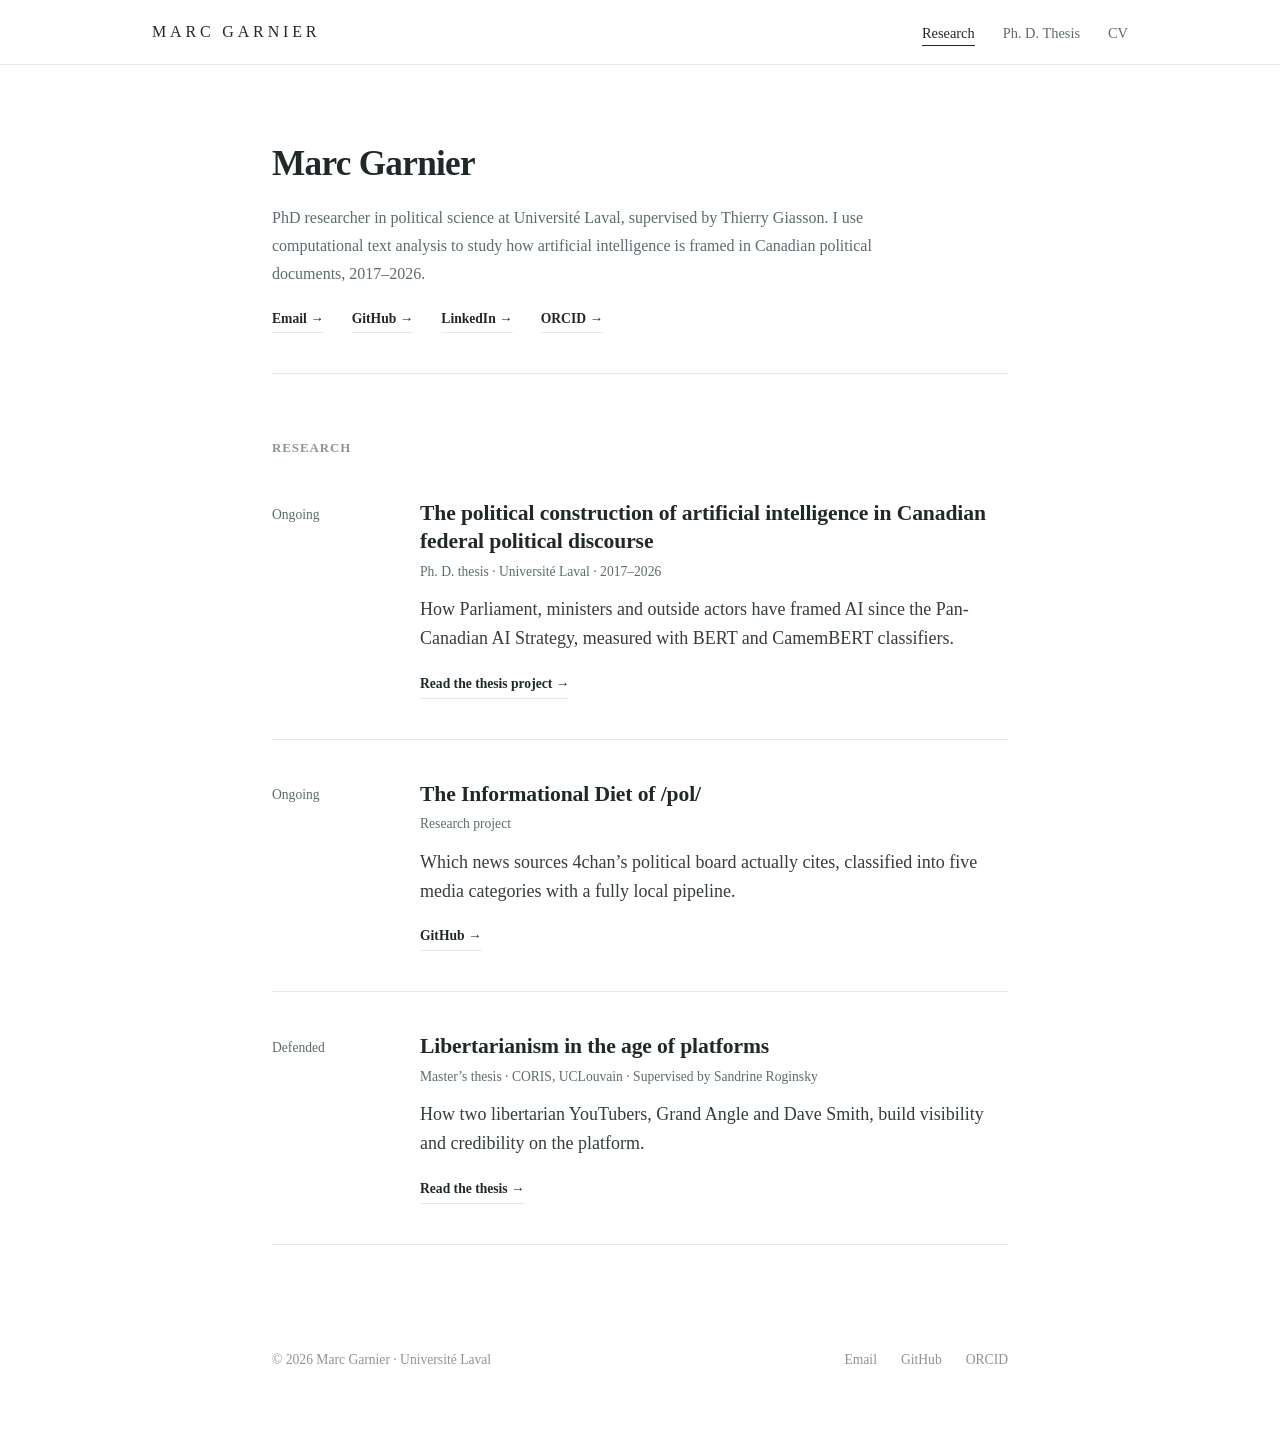
==== commit 5948db37: "Add Open Graph, canonical tags, Person JSON-LD and ORCID links No og:image: Marc asked not to use a " ====
--- a/index.html
+++ b/index.html
@@ -5,8 +5,53 @@
   <meta name="viewport" content="width=device-width, initial-scale=1.0">
   <title>Marc Garnier — PhD Researcher in Political Science</title>
   <meta name="description" content="Marc Garnier is a PhD researcher in political science at Université Laval, studying how artificial intelligence is framed in Canadian political documents (2017–2026).">
+  <link rel="canonical" href="https://marcgarnier.github.io/">
+  <meta name="author" content="Marc Garnier">
+
+  <!-- Link previews (Open Graph / Twitter) -->
+  <meta property="og:type" content="website">
+  <meta property="og:site_name" content="Marc Garnier">
+  <meta property="og:title" content="Marc Garnier — PhD Researcher in Political Science">
+  <meta property="og:description" content="Marc Garnier is a PhD researcher in political science at Université Laval, studying how artificial intelligence is framed in Canadian political documents (2017–2026).">
+  <meta property="og:url" content="https://marcgarnier.github.io/">
+  <meta property="og:locale" content="en_CA">
+  <meta name="twitter:card" content="summary">
   <link rel="icon" type="image/svg+xml" href="assets/favicon.svg">
-  <link rel="stylesheet" href="css/style.css">
+  <link rel="stylesheet" href="css/style.css?v=3">
+
+  <!-- Structured data for search engines -->
+  <script type="application/ld+json">
+  {
+    "@context": "https://schema.org",
+    "@type": "Person",
+    "name": "Marc Garnier",
+    "url": "https://marcgarnier.github.io/",
+    "jobTitle": "PhD Researcher in Political Science",
+    "affiliation": {
+      "@type": "CollegeOrUniversity",
+      "name": "Université Laval",
+      "url": "https://www.ulaval.ca/"
+    },
+    "alumniOf": [
+      { "@type": "CollegeOrUniversity", "name": "Sciences Po Aix" },
+      { "@type": "CollegeOrUniversity", "name": "UCLouvain" },
+      { "@type": "CollegeOrUniversity", "name": "Université de Sherbrooke" },
+      { "@type": "CollegeOrUniversity", "name": "Aix-Marseille Université" }
+    ],
+    "knowsAbout": [
+      "Political science",
+      "Political communication",
+      "Framing analysis",
+      "Computational text analysis",
+      "Artificial intelligence governance"
+    ],
+    "sameAs": [
+      "https://github.com/marcgarnier",
+      "https://www.linkedin.com/in/marc-garnier-917a4429a/",
+      "https://orcid.org/0009-0008-8452-5563"
+    ]
+  }
+  </script>
 </head>
 <body>
 
@@ -34,6 +79,7 @@
         <a href="mailto:garniermarc.pro@gmail.com">Email →</a>
         <a href="https://github.com/marcgarnier" target="_blank" rel="noopener">GitHub →</a>
         <a href="https://www.linkedin.com/in/marc-garnier-917a4429a/" target="_blank" rel="noopener">LinkedIn →</a>
+        <a href="https://orcid.org/0009-0008-8452-5563" target="_blank" rel="noopener">ORCID →</a>
       </div>
     </div>
 
@@ -94,6 +140,7 @@
     <ul>
       <li><a href="mailto:garniermarc.pro@gmail.com">Email</a></li>
       <li><a href="https://github.com/marcgarnier" target="_blank" rel="noopener">GitHub</a></li>
+      <li><a href="https://orcid.org/0009-0008-8452-5563" target="_blank" rel="noopener">ORCID</a></li>
     </ul>
   </footer>
 
--- a/css/style.css
+++ b/css/style.css
@@ -242,6 +242,33 @@
 .refs li { padding-left: 1.5rem; text-indent: -1.5rem; margin-top: 0.6rem; }
 .refs a { border-bottom: 1px solid var(--rule); overflow-wrap: anywhere; }
 .refs a:hover { border-bottom-color: var(--text); }
+
+/* outlined button (CV PDF download) */
+.button {
+  display: inline-flex;
+  align-items: center;
+  gap: 0.6rem;
+  margin-top: 1.75rem;
+  padding: 0.7rem 1.3rem;
+  border: 1px solid var(--text);
+  font-size: 0.75rem;
+  letter-spacing: 0.1em;
+  text-transform: uppercase;
+  line-height: 1;
+  transition: background 0.15s ease, color 0.15s ease;
+}
+
+.button svg {
+  width: 0.95rem;
+  height: 0.95rem;
+  fill: none;
+  stroke: currentColor;
+  stroke-width: 1.4;
+  stroke-linecap: round;
+  stroke-linejoin: round;
+}
+
+.button:hover { background: var(--text); color: var(--bg); }
 
 /* plain list of skills / tools */
 .plain {
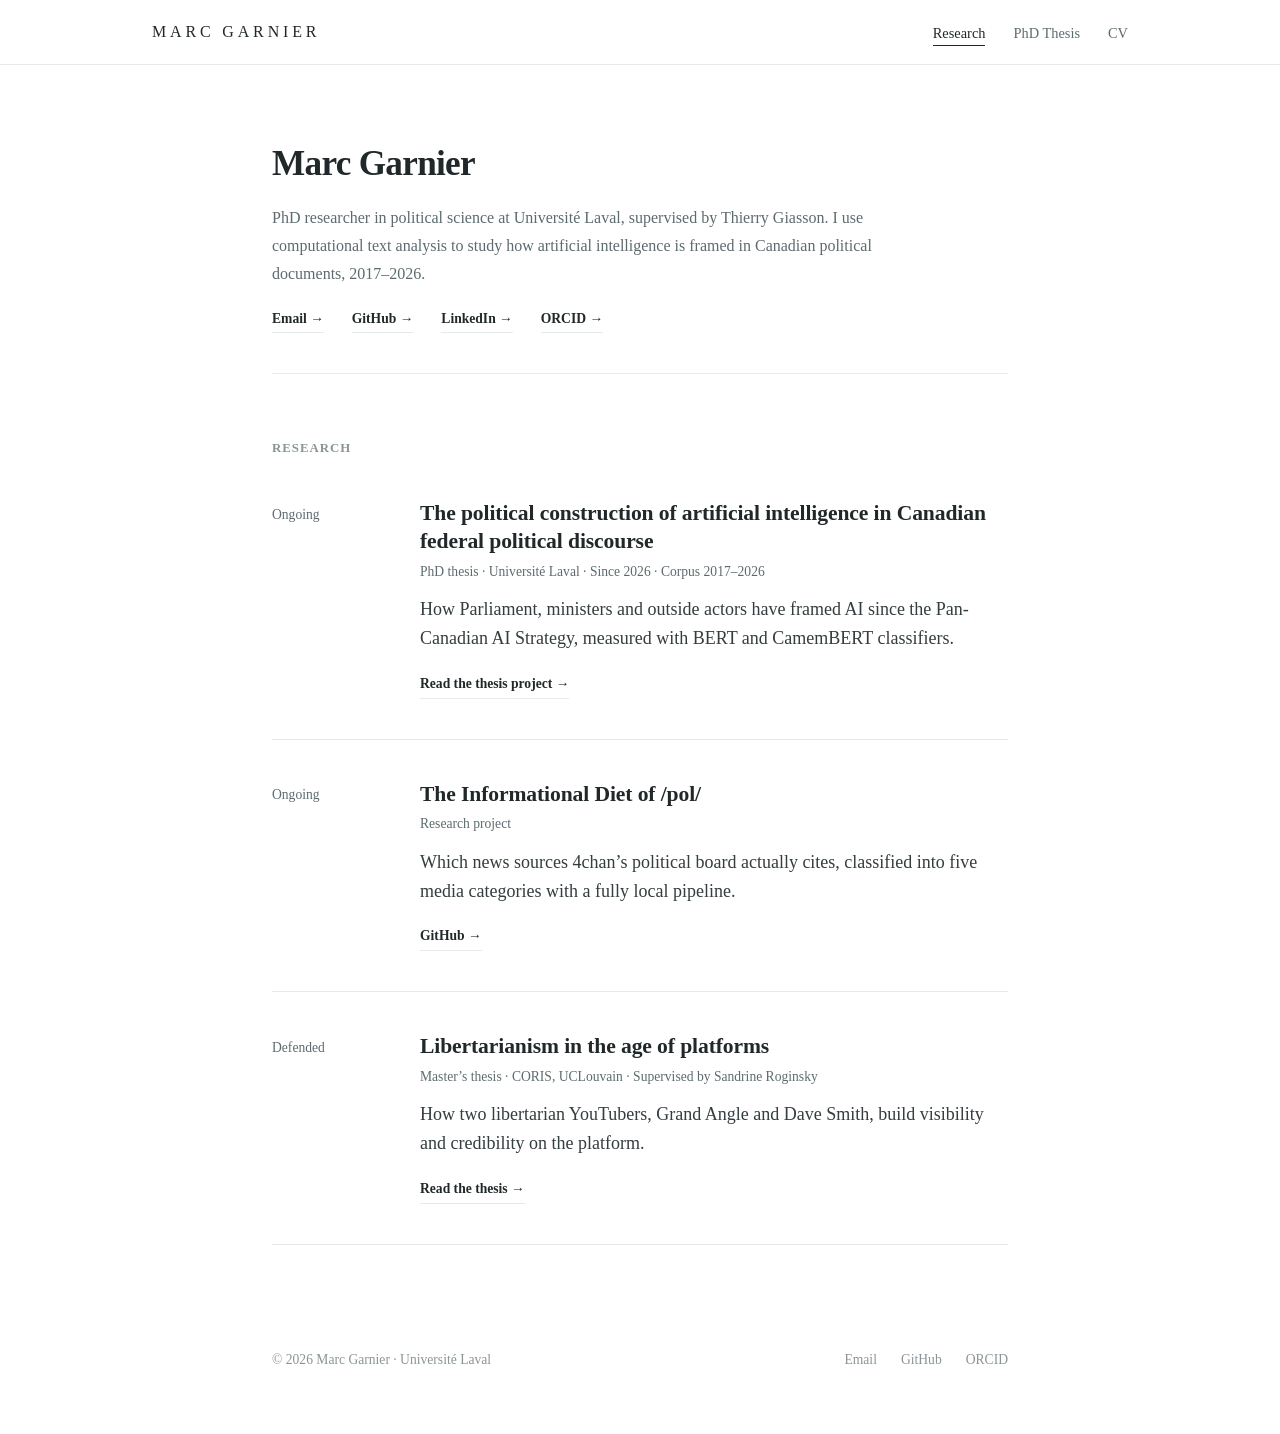
==== commit b90af58e: "Use PhD consistently and clarify thesis dates on the homepage Co-Authored-By: Claude Opus 5.5 <norep" ====
--- a/index.html
+++ b/index.html
@@ -60,7 +60,7 @@
       <a class="brand" href="index.html">Marc Garnier</a>
       <ul class="nav-links">
         <li><a href="index.html" class="active">Research</a></li>
-        <li><a href="thesis.html">Ph. D. Thesis</a></li>
+        <li><a href="thesis.html">PhD Thesis</a></li>
         <li><a href="cv.html">CV</a></li>
       </ul>
     </nav>
@@ -90,7 +90,7 @@
         <span class="when">Ongoing</span>
         <div>
           <h3>The political construction of artificial intelligence in Canadian federal political discourse</h3>
-          <p class="meta">Ph. D. thesis · Université Laval · 2017–2026</p>
+          <p class="meta">PhD thesis · Université Laval · Since 2026 · Corpus 2017–2026</p>
           <p class="desc">
             How Parliament, ministers and outside actors have framed AI since the Pan-Canadian
             AI Strategy, measured with BERT and CamemBERT classifiers.
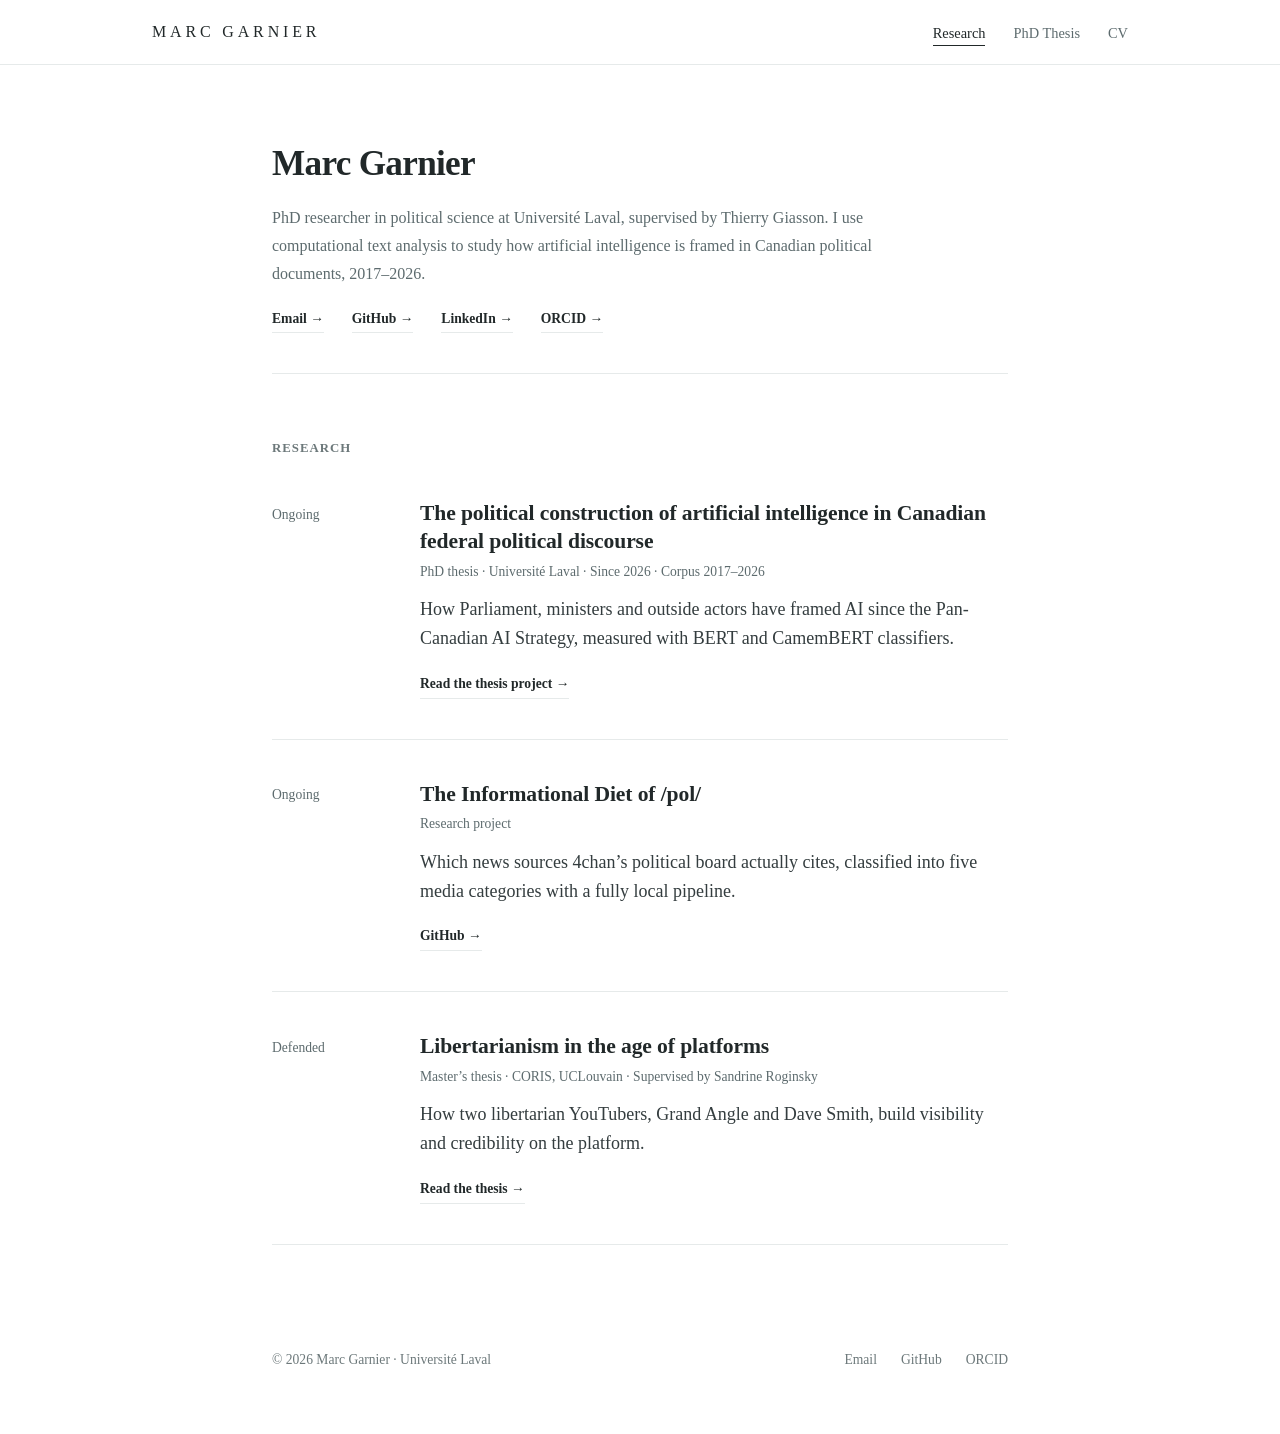
==== commit c020eb06: "Hide decorative arrows from screen readers, label navigation and PDF link Co-Authored-By: Claude Opu" ====
--- a/index.html
+++ b/index.html
@@ -56,10 +56,10 @@
 <body>
 
   <header class="site-header">
-    <nav class="nav">
+    <nav class="nav" aria-label="Main navigation">
       <a class="brand" href="index.html">Marc Garnier</a>
       <ul class="nav-links">
-        <li><a href="index.html" class="active">Research</a></li>
+        <li><a href="index.html" class="active" aria-current="page">Research</a></li>
         <li><a href="thesis.html">PhD Thesis</a></li>
         <li><a href="cv.html">CV</a></li>
       </ul>
@@ -76,10 +76,10 @@
         Canadian political documents, 2017–2026.
       </p>
       <div class="links">
-        <a href="mailto:garniermarc.pro@gmail.com">Email →</a>
-        <a href="https://github.com/marcgarnier" target="_blank" rel="noopener">GitHub →</a>
-        <a href="https://www.linkedin.com/in/marc-garnier-917a4429a/" target="_blank" rel="noopener">LinkedIn →</a>
-        <a href="https://orcid.org/0009-0008-8452-5563" target="_blank" rel="noopener">ORCID →</a>
+        <a href="mailto:garniermarc.pro@gmail.com">Email <span aria-hidden="true">→</span></a>
+        <a href="https://github.com/marcgarnier" target="_blank" rel="noopener">GitHub <span aria-hidden="true">→</span></a>
+        <a href="https://www.linkedin.com/in/marc-garnier-917a4429a/" target="_blank" rel="noopener">LinkedIn <span aria-hidden="true">→</span></a>
+        <a href="https://orcid.org/0009-0008-8452-5563" target="_blank" rel="noopener">ORCID <span aria-hidden="true">→</span></a>
       </div>
     </div>
 
@@ -96,7 +96,7 @@
             AI Strategy, measured with BERT and CamemBERT classifiers.
           </p>
           <div class="links">
-            <a href="thesis.html">Read the thesis project →</a>
+            <a href="thesis.html">Read the thesis project <span aria-hidden="true">→</span></a>
           </div>
         </div>
       </li>
@@ -111,7 +111,7 @@
             media categories with a fully local pipeline.
           </p>
           <div class="links">
-            <a href="https://github.com/marcgarnier/4chan-pol-source-audit" target="_blank" rel="noopener">GitHub →</a>
+            <a href="https://github.com/marcgarnier/4chan-pol-source-audit" target="_blank" rel="noopener">GitHub <span aria-hidden="true">→</span></a>
           </div>
         </div>
       </li>
@@ -126,7 +126,7 @@
             credibility on the platform.
           </p>
           <div class="links">
-            <a href="https://hdl.handle.net/2078.2/48121" target="_blank" rel="noopener">Read the thesis →</a>
+            <a href="https://hdl.handle.net/2078.2/48121" target="_blank" rel="noopener">Read the thesis <span aria-hidden="true">→</span></a>
           </div>
         </div>
       </li>
--- a/css/style.css
+++ b/css/style.css
@@ -8,11 +8,11 @@
   --bg: #ffffff;
   --text: #212829;
   --text-muted: #5d6b6e;
-  --text-faint: #8a9597;
+  --text-faint: #6c787a;
   --text-body: #343d3f;
   --rule: #e6eaea;
 
-  --serif: "Times New Roman", Times, serif;
+  --serif: "Times New Roman", Times, "Liberation Serif", Tinos, "Nimbus Roman", serif;
 
   --page: 1040px;   /* header width */
   --column: 800px;  /* content width */
